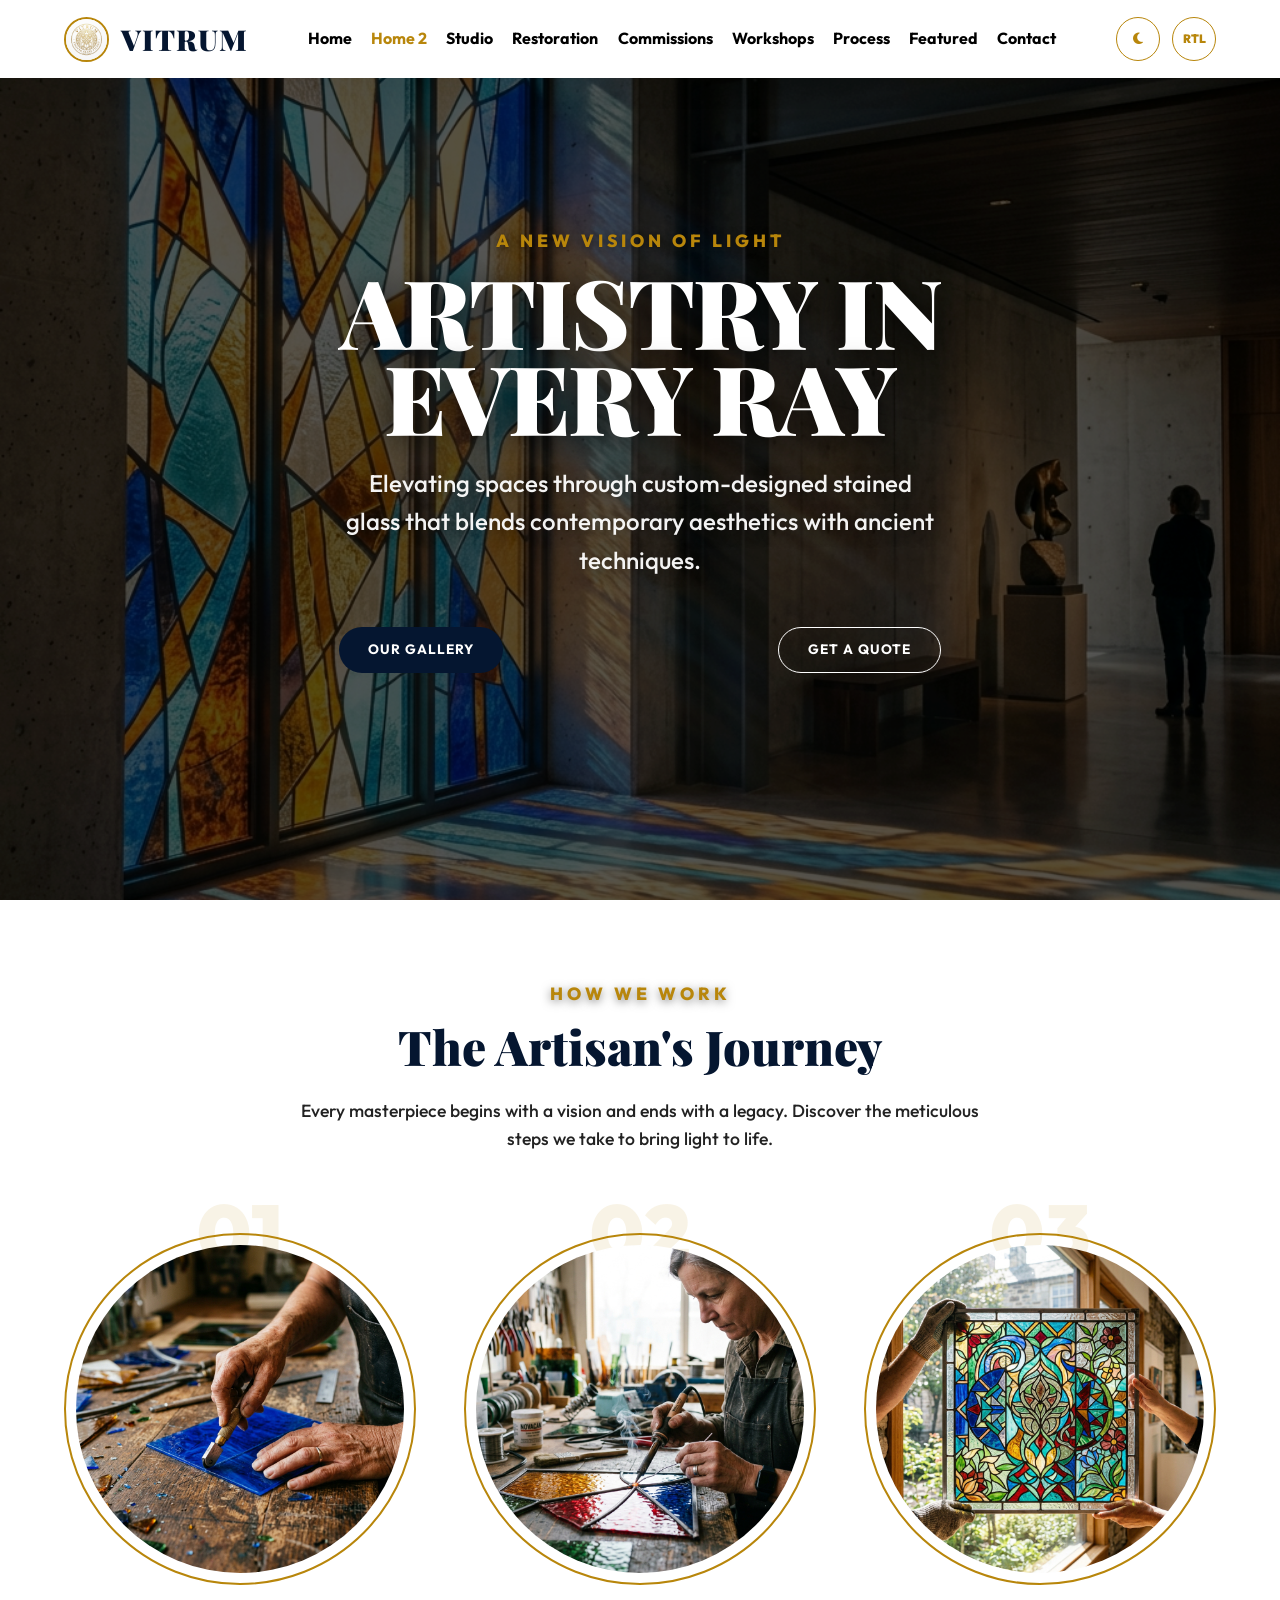
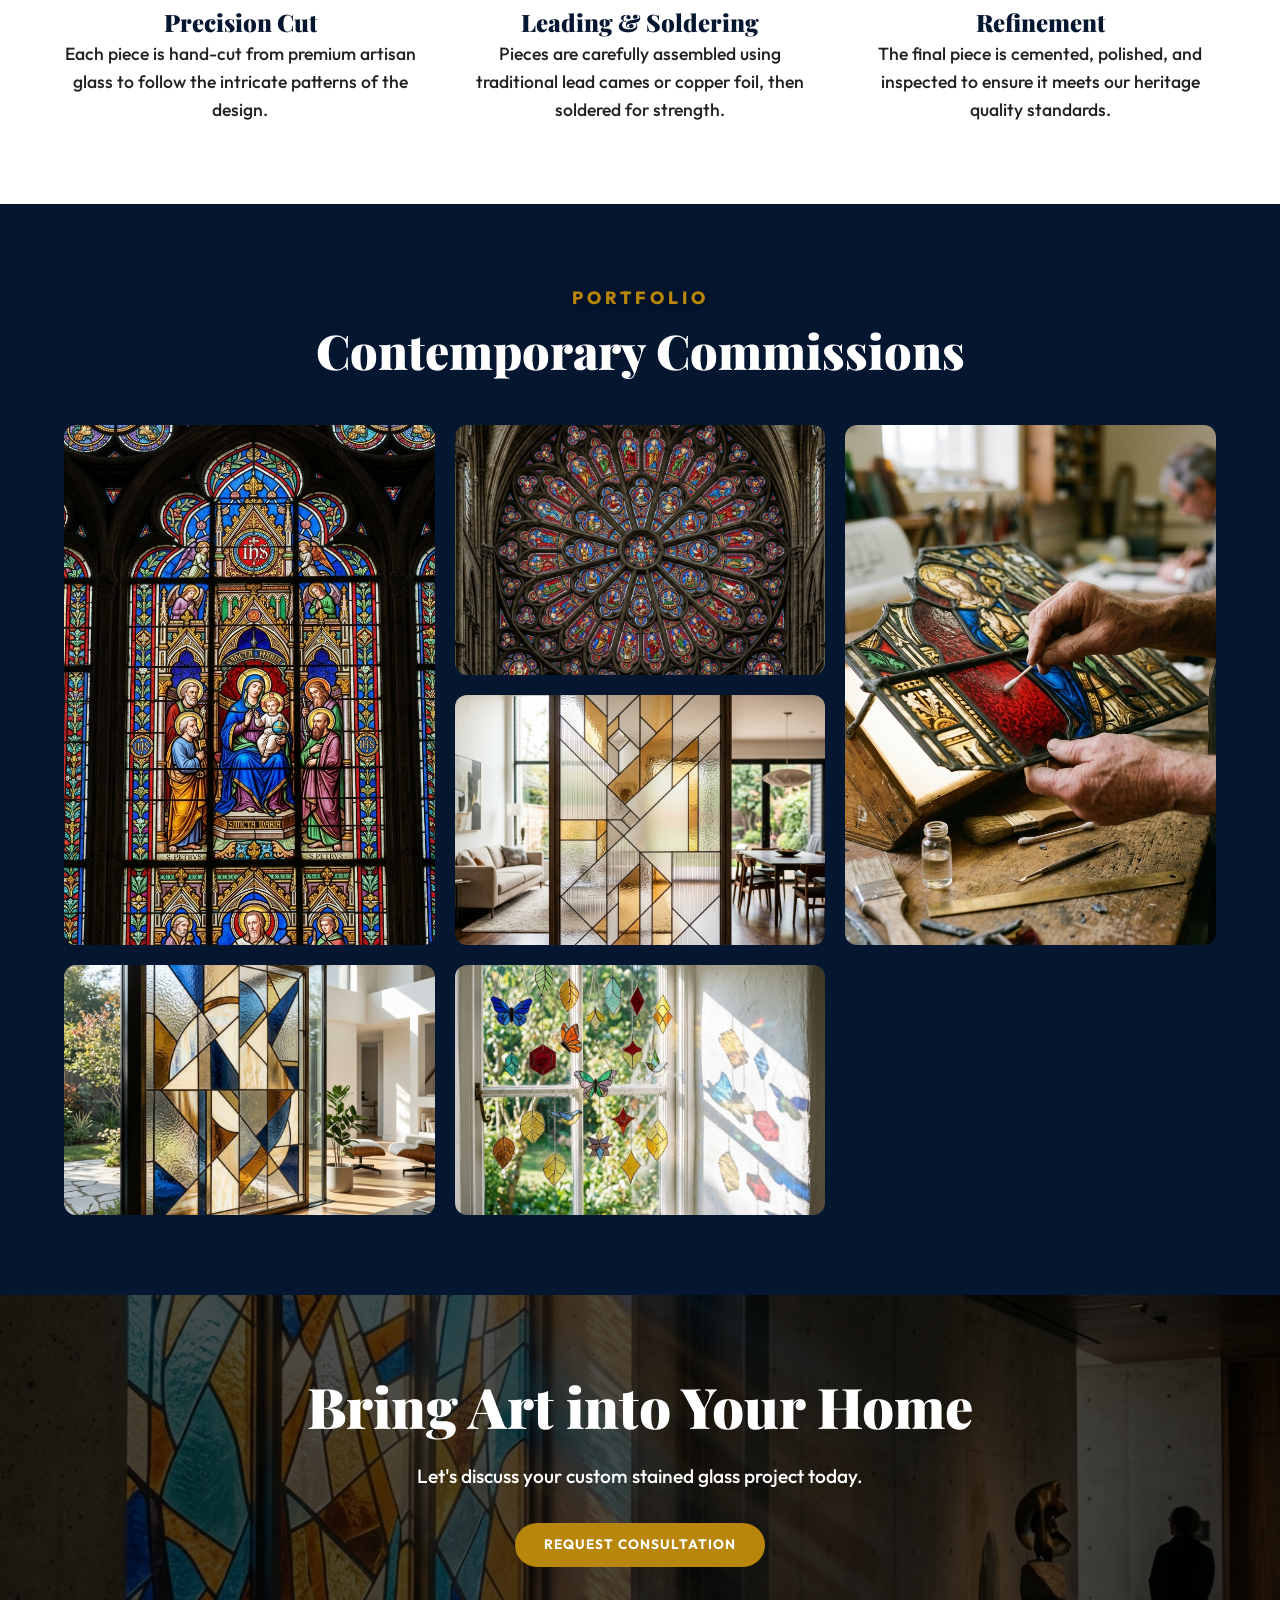
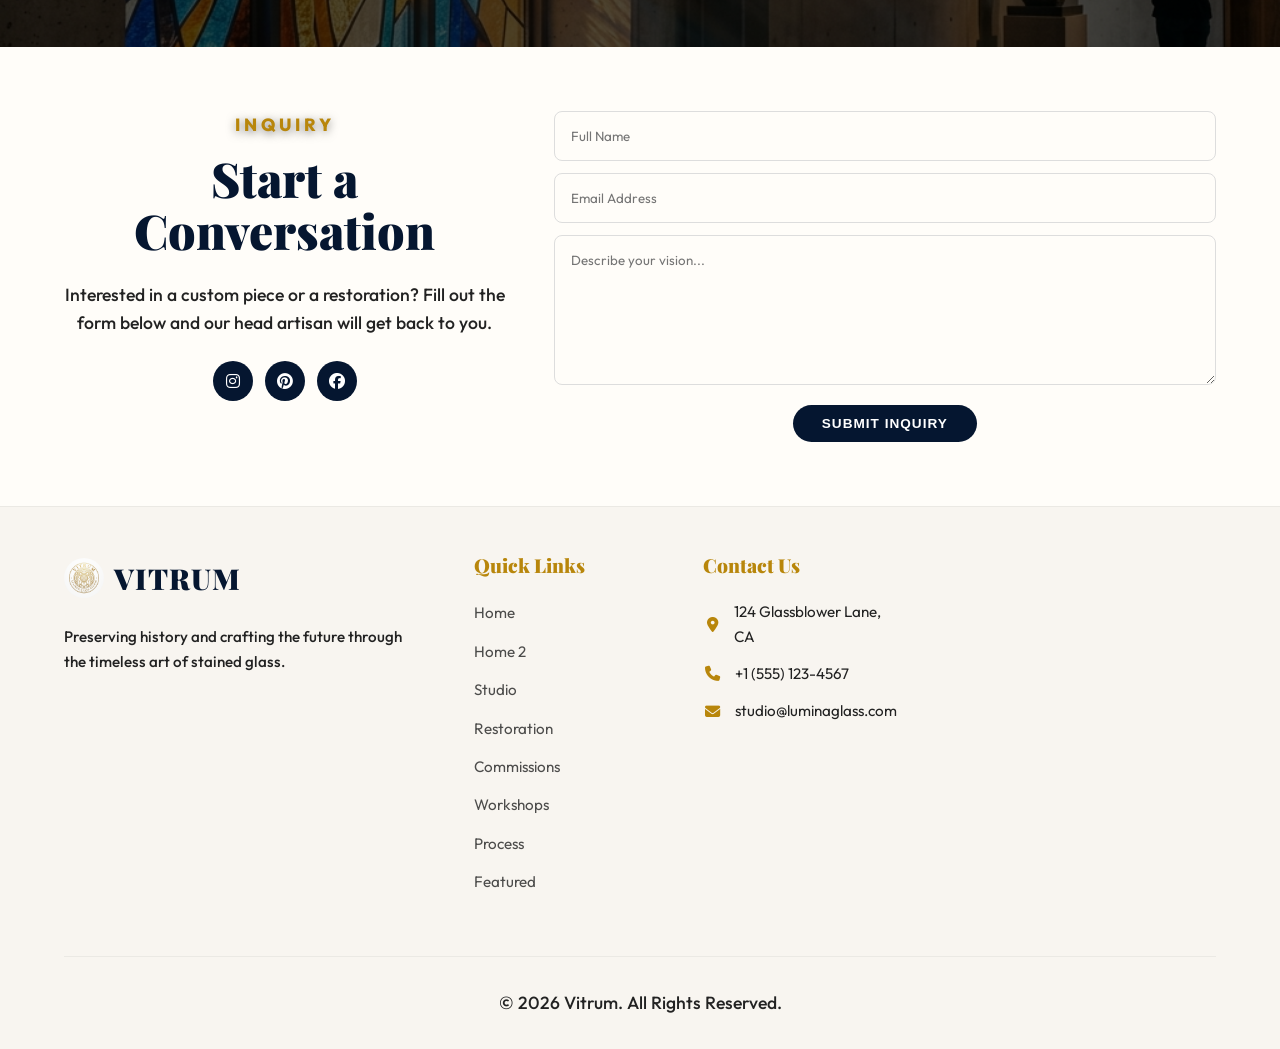
==== home2.html @ 4c55d881 "home2" ====
<!DOCTYPE html>
<html lang="en">

<head>
    <meta charset="UTF-8">
    <meta name="viewport" content="width=device-width, initial-scale=1.0">
    <title>Vitrum | Modern Stained Glass & Restoration</title>
    <meta name="description"
        content="Experience the fusion of tradition and modern design. Premium stained glass studio specializing in custom commissions and historic restoration.">

    <!-- Google Fonts -->
    <link rel="preconnect" href="https://fonts.googleapis.com">
    <link rel="preconnect" href="https://fonts.gstatic.com" crossorigin>
    <link
        href="https://fonts.googleapis.com/css2?family=Outfit:wght@300;400;500;700;800&family=Playfair+Display:wght@700;900&display=swap"
        rel="stylesheet">

    <!-- Font Awesome for Icons -->
    <link rel="stylesheet" href="https://cdnjs.cloudflare.com/ajax/libs/font-awesome/6.4.0/css/all.min.css">

    <!-- Favicon -->
    <link rel="icon" type="image/png" href="assets/logo.png">

    <link rel="stylesheet" href="style.css">
    <style>
        /* Specific styles for Home 2 */
        .hero-v2 {
            height: 100vh;
            display: flex;
            align-items: center;
            justify-content: center;
            text-align: center;
            position: relative;
            background: #000;
            overflow: hidden;
        }

        .hero-v2-bg {
            position: absolute;
            top: 0;
            left: 0;
            width: 100%;
            height: 100%;
            opacity: 0.85;
        }

        .hero-overlay {
            position: absolute;
            top: 0;
            left: 0;
            width: 100%;
            height: 100%;
            z-index: 1;
        }

        .hero-v2-bg img {
            width: 100%;
            height: 100%;
            object-fit: cover;
            border-radius: 0;
        }

        .hero-v2-content {
            position: relative;
            z-index: 2;
            max-width: 900px;
            padding: 0 var(--spacing-md);
            color: var(--color-white);
        }

        .hero-v2-content h1 {
            font-size: clamp(3.5rem, 10vw, 6rem);
            line-height: 0.9;
            margin-bottom: var(--spacing-md);
            color: #fff !important;
            text-transform: uppercase;
            letter-spacing: -2px;
            text-shadow: 0 4px 30px rgba(0,0,0,0.8);
        }

        .hero-v2-content p {
            font-size: 1.5rem;
            max-width: 600px;
            margin: 0 auto var(--spacing-lg);
            color: rgba(255, 255, 255, 0.95);
            text-shadow: 0 2px 15px rgba(0,0,0,0.5);
        }

        .process-section {
            padding: var(--spacing-xl) 0;
            background-color: #fff;
        }

        .process-grid {
            display: grid;
            grid-template-columns: repeat(3, 1fr);
            gap: var(--spacing-lg);
            margin-top: var(--spacing-xl);
        }

        .process-item {
            text-align: center;
            position: relative;
        }

        .process-number {
            font-size: 5rem;
            font-weight: 900;
            color: rgba(184, 134, 11, 0.1);
            position: absolute;
            top: -40px;
            left: 50%;
            transform: translateX(-50%);
            z-index: 0;
            line-height: 1;
        }

        .process-img {
            width: 100%;
            aspect-ratio: 1;
            margin-bottom: var(--spacing-md);
            position: relative;
            z-index: 1;
            border-radius: 50%;
            overflow: hidden;
            border: 2px solid var(--color-primary);
            padding: 10px;
        }

        .process-img img {
            width: 100%;
            height: 100%;
            object-fit: cover;
            border-radius: 50%;
        }

        .process-item h3 {
            margin-bottom: var(--spacing-xs);
            font-size: 1.5rem;
        }

        .featured-v2 {
            padding: var(--spacing-xl) 0;
            background-color: var(--color-secondary);
            color: var(--color-white);
        }

        .featured-v2 .section-title {
            color: var(--color-white);
        }

        .masonry-grid {
            display: grid;
            grid-template-columns: repeat(auto-fill, minmax(350px, 1fr));
            grid-auto-rows: 250px;
            gap: 20px;
            margin-top: var(--spacing-lg);
        }

        .masonry-item {
            position: relative;
            overflow: hidden;
            border-radius: var(--border-radius);
        }

        .masonry-item img {
            width: 100%;
            height: 100%;
            object-fit: cover;
            transition: var(--transition);
            border-radius: 0;
        }

        .masonry-item:hover img {
            transform: scale(1.1);
        }

        .masonry-item:nth-child(1) { grid-row: span 2; }
        .masonry-item:nth-child(2) { grid-column: span 1; }
        .masonry-item:nth-child(3) { grid-row: span 2; }
        .masonry-item:nth-child(4) { grid-column: span 1; }

        .cta-banner {
            padding: var(--spacing-xl) 0;
            background: linear-gradient(rgba(0,0,0,0.7), rgba(0,0,0,0.7)), url('assets/hero2.png');
            background-attachment: fixed;
            background-position: center;
            background-size: cover;
            color: #fff;
            text-align: center;
        }

        .cta-banner h2 {
            font-size: 3.5rem;
            margin-bottom: var(--spacing-md);
            color: #fff !important;
        }

        @media (max-width: 768px) {
            .process-grid {
                grid-template-columns: 1fr;
            }
            .masonry-grid {
                grid-auto-rows: 300px;
            }
            .masonry-item {
                grid-column: span 1 !important;
                grid-row: span 1 !important;
            }
        }
    </style>
</head>

<body>

    <!-- Header & Navigation -->
    <header id="header">
        <div class="container">
            <nav>
                <a href="index.html" class="logo">
                    <img src="assets/logo.png" alt="Vitrum Logo" id="nav-logo">
                    <span>Vitrum</span>
                </a>
                <ul class="nav-links" id="nav-links">
                    <li><a href="index.html#hero">Home</a></li>
                    <li><a href="home2.html" class="active">Home 2</a></li>
                    <li><a href="index.html#about">Studio</a></li>
                    <li><a href="index.html#portfolio">Restoration</a></li>
                    <li><a href="index.html#commissions">Commissions</a></li>
                    <li><a href="index.html#workshops">Workshops</a></li>
                    <li><a href="home2.html#process">Process</a></li>
                    <li><a href="home2.html#featured">Featured</a></li>
                    <li><a href="#contact">Contact</a></li>
                    <li class="mobile-nav-actions">
                        <a href="#contact" class="btn btn-primary nav-cta" style="margin-bottom: 1rem; width: 100%; text-align: center;">Reach Us</a>
                        <button id="theme-toggle-mobile" class="theme-toggle" title="Toggle Theme">
                            <i class="fa-solid fa-moon"></i>
                        </button>
                        <button id="rtl-toggle-mobile" class="rtl-toggle" title="Toggle RTL">
                            <span>RTL</span>
                        </button>
                    </li>
                </ul>
                <div class="nav-actions">
                    <button id="theme-toggle" class="theme-toggle" title="Toggle Theme">
                        <i class="fa-solid fa-moon"></i>
                    </button>
                    <button id="rtl-toggle" class="rtl-toggle" title="Toggle RTL">
                        <span>RTL</span>
                    </button>
                    <div class="mobile-toggle" id="mobile-toggle">
                        <span></span>
                        <span></span>
                        <span></span>
                    </div>
                </div>
            </nav>
        </div>
    </header>

    <!-- Hero Section V2 -->
    <section class="hero-v2">
        <div class="hero-v2-bg">
            <div class="hero-overlay" style="background: rgba(0,0,0,0.6);"></div>
            <img src="assets/hero2.png" alt="Modern Stained Glass Light">
        </div>
        <div class="hero-v2-content">
            <span class="section-subtitle" style="text-shadow: 0 2px 10px rgba(0,0,0,0.5);">A New Vision of Light</span>
            <h1>Artistry in Every Ray</h1>
            <p>Elevating spaces through custom-designed stained glass that blends contemporary aesthetics with ancient techniques.</p>
            <div class="hero-btns" style="justify-content: center;">
                <a href="#featured" class="btn btn-primary">Our Gallery</a>
                <a href="#contact" class="btn btn-outline" style="color: white; border-color: white;">Get a Quote</a>
            </div>
        </div>
    </section>

    <!-- Process Section -->
    <section class="process-section" id="process">
        <div class="container">
            <div class="text-center">
                <span class="section-subtitle">How We Work</span>
                <h2 class="section-title">The Artisan's Journey</h2>
                <p style="max-width: 700px; margin: 0 auto;">Every masterpiece begins with a vision and ends with a legacy. Discover the meticulous steps we take to bring light to life.</p>
            </div>

            <div class="process-grid">
                <div class="process-item">
                    <div class="process-number">01</div>
                    <div class="process-img">
                        <img src="assets/process1.png" alt="Glass Cutting">
                    </div>
                    <h3>Precision Cut</h3>
                    <p>Each piece is hand-cut from premium artisan glass to follow the intricate patterns of the design.</p>
                </div>
                <div class="process-item">
                    <div class="process-number">02</div>
                    <div class="process-img">
                        <img src="assets/process2.png" alt="Soldering">
                    </div>
                    <h3>Leading & Soldering</h3>
                    <p>Pieces are carefully assembled using traditional lead cames or copper foil, then soldered for strength.</p>
                </div>
                <div class="process-item">
                    <div class="process-number">03</div>
                    <div class="process-img">
                        <img src="assets/process3.png" alt="Finished Work">
                    </div>
                    <h3>Refinement</h3>
                    <p>The final piece is cemented, polished, and inspected to ensure it meets our heritage quality standards.</p>
                </div>
            </div>
        </div>
    </section>

    <!-- Featured Modern Works -->
    <section class="featured-v2" id="featured">
        <div class="container">
            <div class="text-center">
                <span class="section-subtitle">Portfolio</span>
                <h2 class="section-title">Contemporary Commissions</h2>
            </div>

            <div class="masonry-grid">
                <div class="masonry-item">
                    <img src="assets/restoration.png" alt="Modern Window">
                </div>
                <div class="masonry-item">
                    <img src="assets/portfolio1.png" alt="Abstract Glass">
                </div>
                <div class="masonry-item">
                    <img src="assets/portfolio2.png" alt="Geometric Pattern">
                </div>
                <div class="masonry-item">
                    <img src="assets/portfolio3.png" alt="Light Study">
                </div>
                <div class="masonry-item">
                    <img src="assets/commission.png" alt="Custom Design">
                </div>
                <div class="masonry-item">
                    <img src="assets/suncatchers.png" alt="Small Art">
                </div>
            </div>
        </div>
    </section>

    <!-- CTA Banner -->
    <section class="cta-banner">
        <div class="container">
            <h2>Bring Art into Your Home</h2>
            <p style="color: #fff; margin-bottom: 2rem; font-size: 1.2rem;">Let's discuss your custom stained glass project today.</p>
            <a href="#contact" class="btn btn-primary" style="background-color: var(--color-primary);">Request Consultation</a>
        </div>
    </section>

    <!-- Contact Section (Reused) -->
    <section class="contact" id="contact">
        <div class="container">
            <div class="contact-grid">
                <div class="contact-info">
                    <span class="section-subtitle">Inquiry</span>
                    <h2 class="section-title">Start a Conversation</h2>
                    <p>Interested in a custom piece or a restoration? Fill out the form below and our head artisan will get back to you.</p>
                    
                    <div class="social-icons">
                        <a href="#"><i class="fa-brands fa-instagram"></i></a>
                        <a href="#"><i class="fa-brands fa-pinterest"></i></a>
                        <a href="#"><i class="fa-brands fa-facebook"></i></a>
                    </div>
                </div>
                <div class="contact-form">
                    <form>
                        <div class="form-group">
                            <input type="text" placeholder="Full Name" required>
                        </div>
                        <div class="form-group">
                            <input type="email" placeholder="Email Address" required>
                        </div>
                        <div class="form-group">
                            <textarea placeholder="Describe your vision..."></textarea>
                        </div>
                        <button type="submit" class="btn btn-primary">Submit Inquiry</button>
                    </form>
                </div>
            </div>
        </div>
    </section>

    <!-- Footer (Reused) -->
    <footer>
        <div class="container">
            <div class="footer-grid">
                <div class="footer-col">
                    <a href="index.html" class="logo" style="margin-bottom: 1.5rem; display: flex; align-items: center; gap: 10px;">
                        <img src="assets/logo.png" alt="Vitrum Logo" style="height: 40px; border-radius: 50%;">
                        <span>Vitrum</span>
                    </a>
                    <p>Preserving history and crafting the future through the timeless art of stained glass.</p>
                </div>
                <div class="footer-col">
                    <h4>Quick Links</h4>
                    <ul class="footer-links">
                        <li><a href="index.html#hero">Home</a></li>
                        <li><a href="home2.html">Home 2</a></li>
                        <li><a href="index.html#about">Studio</a></li>
                        <li><a href="index.html#portfolio">Restoration</a></li>
                        <li><a href="index.html#commissions">Commissions</a></li>
                        <li><a href="index.html#workshops">Workshops</a></li>
                        <li><a href="home2.html#process">Process</a></li>
                        <li><a href="home2.html#featured">Featured</a></li>
                    </ul>
                </div>
                <div class="footer-col">
                    <h4>Contact Us</h4>
                    <ul class="footer-contact-list">
                        <li>
                            <i class="fa-solid fa-location-dot"></i>
                            <span>124 Glassblower Lane, CA</span>
                        </li>
                        <li>
                            <i class="fa-solid fa-phone"></i>
                            <span>+1 (555) 123-4567</span>
                        </li>
                        <li>
                            <i class="fa-solid fa-envelope"></i>
                            <span>studio@luminaglass.com</span>
                        </li>
                    </ul>
                </div>
            </div>
            <div class="footer-bottom">
                <p>&copy; 2026 Vitrum. All Rights Reserved.</p>
            </div>
        </div>
    </footer>

    <script src="script.js"></script>
</body>

</html>
---- style.css ----
/* 
    Design System for Stained Glass Restoration & Commission Studio
    Colors: Warm Ivory, Soft Amber, Deep Sapphire Blue, Gold, Muted Charcoal
*/

:root {
    --color-bg: #FFFDF9; /* Warm Ivory */
    --color-primary: #B8860B; /* Gold */
    --color-secondary: #051630; /* Darker Sapphire for high contrast */
    --color-accent: #D97706;
    --color-text: #000000; /* Pure black for maximum boldness */
    --color-text-light: #222222; /* Darker grey for body text */
    --color-white: #FFFFFF;
    --color-surface: #FFFFFF; /* Surface for cards/nav */
    --color-footer-bg: #f8f5f0; /* Light ivory for footer in light mode */
    --color-footer-text: #222222;
    --color-glass-gradient: linear-gradient(135deg, rgba(255, 255, 255, 0.4) 0%, rgba(255, 255, 255, 0.1) 100%);
    
    --font-heading: 'Playfair Display', serif;
    --font-body: 'Outfit', sans-serif;
    
    --spacing-xs: 0.25rem;
    --spacing-sm: 0.75rem;
    --spacing-md: 1.5rem;
    --spacing-lg: 3rem;
    --spacing-xl: 5rem;
    
    --border-radius: 12px;
    --shadow-soft: 0 10px 30px rgba(0, 0, 0, 0.05);
    --transition: all 0.4s cubic-bezier(0.165, 0.84, 0.44, 1);
}

/* Dark mode variables moved to bottom for priority */

[dir="rtl"] {
    --font-body: 'Outfit', sans-serif;
    text-align: right;
}

[dir="rtl"] .nav-links {
    flex-direction: row-reverse;
}

[dir="rtl"] .about-grid, [dir="rtl"] .contact-grid, [dir="rtl"] .footer-grid {
    direction: rtl;
}

[dir="rtl"] .hero-content {
    text-align: right;
}

[dir="rtl"] .btn {
    letter-spacing: 0;
}

/* Arrow & Icon Flipping */
[dir="rtl"] .fa-arrow-right,
[dir="rtl"] .fa-chevron-right,
[dir="rtl"] .fa-angle-right,
[dir="rtl"] .fa-arrow-right-to-left {
    transform: rotate(180deg);
}

[dir="rtl"] .btn i {
    margin-right: 10px;
    margin-left: 0;
}

.btn i {
    margin-left: 10px;
    transition: var(--transition);
}

.btn:hover i {
    transform: translateX(5px);
}

[dir="rtl"] .btn:hover i {
    transform: rotate(180deg) translateX(5px);
}

[dir="rtl"] .footer-links a:hover {
    padding-left: 0;
    padding-right: 10px;
}

[dir="rtl"] .about-image::before {
    left: auto;
    right: -20px;
    border-left: none;
    border-right: 5px solid var(--color-primary);
}

* {
    margin: 0;
    padding: 0;
    box-sizing: border-box;
}

* {
    margin: 0;
    padding: 0;
    box-sizing: border-box;
}

html {
    scroll-behavior: smooth;
    overflow-x: hidden;
}

body {
    background-color: var(--color-bg);
    color: var(--color-text);
    font-family: var(--font-body);
    line-height: 1.6;
    overflow-x: hidden;
    width: 100%;
}

h1, h2, h3, h4 {
    font-family: var(--font-heading);
    font-weight: 900; /* Maximum Boldness */
    line-height: 1.1;
    color: var(--color-secondary);
}

p {
    font-size: 1.1rem;
    color: var(--color-text-light);
    font-weight: 500; /* Slightly bolder body text */
}

a {
    text-decoration: none;
    color: inherit;
    transition: var(--transition);
}

img {
    max-width: 100%;
    display: block;
    object-fit: cover;
    border-radius: var(--border-radius);
}

.container {
    max-width: 1200px;
    margin: 0 auto;
    padding: 0 var(--spacing-md);
}

section {
    padding: 4rem 0;
    background-color: var(--color-bg);
}

/* Typography Helpers */
.text-center { text-align: center; }
.section-title {
    font-size: 3rem;
    margin-bottom: var(--spacing-md);
    position: relative;
    text-align: center;
}
.section-subtitle {
    font-size: 1.1rem;
    text-transform: uppercase;
    letter-spacing: 4px; /* Increased letter spacing */
    color: var(--color-primary);
    margin-bottom: var(--spacing-sm);
    display: block;
    font-weight: 800; /* Bolder subtitle */
    text-align: center;
    text-shadow: 0 2px 10px rgba(0, 0, 0, 0.5);
}

/* Buttons */
.btn {
    display: inline-flex;
    align-items: center;
    justify-content: center;
    padding: 0.7rem 1.8rem; /* Reduced padding */
    border-radius: 50px;
    font-weight: 700;
    letter-spacing: 1px;
    text-transform: uppercase;
    font-size: 0.85rem; /* Smaller font size */
    cursor: pointer;
    border: none;
    transition: var(--transition);
    margin: 0 auto; /* Center in flex parents */
}

.btn-primary {
    background-color: var(--color-secondary);
    color: var(--color-white);
}

.btn-primary:hover {
    background-color: var(--color-primary);
    transform: translateY(-3px);
    box-shadow: 0 10px 20px rgba(212, 175, 55, 0.3);
}

.btn-outline {
    background-color: transparent;
    border: 1px solid var(--color-secondary);
    color: var(--color-secondary);
}

.btn-outline:hover {
    background-color: var(--color-secondary);
    color: var(--color-white);
}

/* Navigation */
header {
    position: fixed;
    top: 0;
    left: 0;
    width: 100%;
    z-index: 1000;
    padding: 1rem 0; /* Reduced from 1.5rem */
    transition: var(--transition);
    background: var(--color-surface);
    box-shadow: var(--shadow-soft);
}

header.scrolled {
    padding: 0.75rem 0; /* Reduced from 1rem */
    backdrop-filter: blur(15px);
}

nav {
    display: flex;
    justify-content: space-between;
    align-items: center;
}

.logo {
    display: flex;
    align-items: center;
    gap: 12px;
    font-family: var(--font-heading);
    font-size: 1.8rem;
    font-weight: 900;
    color: var(--color-secondary);
    letter-spacing: 1px;
    text-transform: uppercase;
    transition: var(--transition);
}
/* Removed scrolled color change */

#nav-logo {
    height: 45px;
    width: auto;
    border-radius: 50%;
    transition: var(--transition);
    border: 2px solid var(--color-primary);
}

.logo:hover #nav-logo {
    transform: scale(1.1) rotate(5deg);
}

.nav-cta {
    padding: 0.6rem 1.2rem;
    font-size: 0.9rem;
    white-space: nowrap;
    border-radius: 50px;
}

@media (max-width: 576px) {
    .nav-actions .nav-cta {
        display: none;
    }
}

[data-theme="dark"] .logo {
    color: var(--color-white);
}

.nav-links {
    display: flex;
    gap: 1.2rem;
    list-style: none;
}

.nav-links a {
    font-weight: 700; /* Bolder nav links */
    font-size: 1rem;
    position: relative;
    color: var(--color-text);
}
/* Removed scrolled color change */

.nav-links a::after {
    content: '';
    position: absolute;
    bottom: -5px;
    left: 0;
    width: 0;
    height: 2px;
    background-color: var(--color-primary);
    transition: var(--transition);
}

.nav-links a:hover::after {
    width: 100%;
}

.nav-actions {
    display: flex;
    align-items: center;
    gap: var(--spacing-sm);
    z-index: 1001; /* Stay above mobile menu */
}

.mobile-nav-actions {
    display: none;
    margin-top: 2rem;
    gap: 1.5rem;
    justify-content: center;
    width: 100%;
}

.nav-active .mobile-nav-actions {
    display: flex;
}

.theme-toggle, .rtl-toggle {
    background: transparent;
    border: 1px solid var(--color-primary);
    color: var(--color-primary);
    padding: 0.5rem;
    border-radius: 50%;
    cursor: pointer;
    width: 44px;
    height: 44px;
    display: flex;
    align-items: center;
    justify-content: center;
    transition: var(--transition);
    font-family: var(--font-body);
}

.rtl-toggle span {
    font-size: 0.75rem;
    font-weight: 900;
    line-height: 1;
}

.theme-toggle:hover, .rtl-toggle:hover {
    background: var(--color-primary);
    color: var(--color-white);
}

.mobile-toggle {
    display: none;
    flex-direction: column;
    gap: 6px;
    cursor: pointer;
}

.mobile-toggle span {
    width: 30px;
    height: 3px;
    background-color: var(--color-secondary);
    transition: var(--transition);
}

.mobile-toggle.toggle-active span:nth-child(1) {
    transform: rotate(45deg) translate(5px, 6px);
}

.mobile-toggle.toggle-active span:nth-child(2) {
    opacity: 0;
}

.mobile-toggle.toggle-active span:nth-child(3) {
    transform: rotate(-45deg) translate(5px, -6px);
}

/* Hero Section */
.hero {
    height: 100vh;
    display: flex;
    align-items: center;
    position: relative;
    overflow: hidden;
    padding: 0;
    padding-top: 80px; /* Space for the fixed navbar */
}

.hero-bg {
    position: absolute;
    top: 0;
    left: 0;
    width: 100%;
    height: 100%;
    z-index: -1;
}

.hero-bg img {
    width: 100%;
    height: 100%;
    object-fit: cover;
    border-radius: 0;
}

.hero-overlay {
    position: absolute;
    top: 0;
    left: 0;
    width: 100%;
    height: 100%;
    background: linear-gradient(to right, rgba(15, 44, 89, 0.85), rgba(15, 44, 89, 0.6));
    z-index: 0;
}

.hero-content {
    position: relative;
    z-index: 1;
    color: var(--color-white);
    max-width: 800px;
    margin: 0 auto;
    text-align: center;
}

.hero-content h1 {
    font-size: clamp(3rem, 8vw, 5rem);
    margin-bottom: var(--spacing-sm);
    color: #ffffff !important; /* Force white for visibility over dark hero image */
    text-shadow: 0 4px 20px rgba(0, 0, 0, 0.8);
    font-weight: 900;
}

.hero-content p {
    font-size: 1.4rem;
    color: #ffffff; /* Explicit white for hero text readability */
    margin-bottom: var(--spacing-md);
    font-weight: 600; /* Bolder hero description */
    text-shadow: 0 2px 10px rgba(0, 0, 0, 0.4);
}

.hero-btns {
    display: flex;
    gap: 1.5rem;
    flex-wrap: wrap;
    margin-top: var(--spacing-md);
    justify-content: center;
}

@media (max-width: 576px) {
    .hero-btns {
        flex-direction: column;
        gap: 1rem;
    }
    
    .hero-btns .btn {
        width: 100%;
        text-align: center;
    }
}

/* About Section */
.about-grid {
    display: grid;
    grid-template-columns: 1fr 1fr;
    gap: var(--spacing-lg);
    align-items: center;
}

.about-image {
    position: relative;
}

.about-image img {
    width: 100%;
    height: 500px;
    box-shadow: var(--shadow-soft);
}

.about-image::before {
    content: '';
    position: absolute;
    top: -20px;
    left: -20px;
    width: 100px;
    height: 100px;
    border-top: 5px solid var(--color-primary);
    border-left: 5px solid var(--color-primary);
    z-index: -1;
}

.about-content {
    text-align: center;
    display: flex;
    flex-direction: column;
    align-items: center;
}

.feature-list {
    list-style: none;
    margin-bottom: 2rem;
    text-align: left;
    display: inline-block;
}

.feature-list li {
    display: flex;
    align-items: center;
    gap: 15px;
    margin-bottom: 12px;
    font-weight: 700;
    font-size: 1.1rem;
    color: var(--color-text);
}

.feature-list i {
    color: var(--color-primary);
    font-size: 1.2rem;
    width: 20px;
    display: flex;
    justify-content: center;
}

/* Portfolio Gallery */
.portfolio-item {
    display: flex;
    flex-direction: column;
    gap: var(--spacing-sm);
    margin-bottom: var(--spacing-md);
}

.portfolio-img-wrapper {
    position: relative;
    overflow: hidden;
    border-radius: var(--border-radius);
    width: 100%;
    aspect-ratio: 4 / 3;
}

.portfolio-item.large .portfolio-img-wrapper {
    aspect-ratio: 16 / 9;
}

.portfolio-item img {
    width: 100%;
    height: 100%;
    object-fit: cover;
    transition: transform 0.6s ease;
}

.portfolio-overlay {
    padding: var(--spacing-sm) 0;
    color: var(--color-text);
}

.portfolio-overlay .section-subtitle {
    display: block;
    font-family: var(--font-heading);
    color: var(--color-primary);
    font-weight: 700;
    text-transform: uppercase;
    letter-spacing: 3px;
    margin-bottom: 0.5rem;
    font-size: 1rem;
    text-shadow: 0 2px 10px rgba(0, 0, 0, 0.5);
}

.portfolio-overlay span {
    display: block;
    font-size: 0.85rem;
    font-weight: 700;
    text-transform: uppercase;
    letter-spacing: 2px;
    color: var(--color-primary);
    margin-bottom: 5px;
}

.portfolio-overlay h3 {
    font-size: 1.8rem;
    margin-bottom: 5px;
}

.portfolio-overlay p {
    font-size: 1rem;
    color: var(--color-text-light);
}

.portfolio-item:hover img {
    transform: scale(1.05);
}

@media (max-width: 768px) {
    .portfolio-grid {
        grid-auto-rows: 300px;
    }
    .portfolio-item.large {
        grid-column: span 1;
        grid-row: span 1;
    }
}

.portfolio-item img {
    width: 100%;
    height: 100%;
    transition: transform 0.6s ease;
    border-radius: 0;
}

/* Removed overlay background gradient styles */

.portfolio-item.large {
    grid-column: span 2;
}

/* Restoration Cards (Artisan Shop) */
.card-grid {
    display: grid;
    grid-template-columns: repeat(auto-fit, minmax(300px, 1fr));
    gap: var(--spacing-md);
}

.restoration-card {
    background: var(--color-surface);
    border-radius: var(--border-radius);
    overflow: hidden;
    box-shadow: var(--shadow-soft);
    transition: var(--transition);
    border: 1px solid rgba(0, 0, 0, 0.05);
}

.restoration-card:hover {
    transform: translateY(-10px);
}

.card-image {
    height: 250px;
    overflow: hidden;
}

.card-content {
    padding: var(--spacing-md);
}

.card-content h3 {
    margin-bottom: var(--spacing-xs);
}

/* Suncatchers/Store Grid */
.store-grid {
    display: grid;
    grid-template-columns: repeat(auto-fit, minmax(280px, 1fr));
    gap: var(--spacing-lg);
    justify-content: center;
    justify-items: center;
}

.product-card {
    background: var(--color-bg);
    padding: var(--spacing-md);
    border-radius: var(--border-radius);
    transition: var(--transition);
    text-align: center;
    border: 1px solid rgba(0,0,0,0.05);
    display: flex;
    flex-direction: column;
    height: 100%;
}

.product-card:hover {
    transform: translateY(-10px);
    box-shadow: var(--shadow-soft);
}

.product-image {
    width: 100%;
    aspect-ratio: 1 / 1;
    overflow: hidden;
    border-radius: calc(var(--border-radius) - 5px);
    margin-bottom: var(--spacing-sm);
}

.product-image img {
    width: 100%;
    height: 100%;
    object-fit: cover;
    transition: var(--transition);
}

/* Workshop & Classes */
.workshop-card {
    display: flex;
    background: var(--color-surface);
    border-radius: var(--border-radius);
    overflow: hidden;
    box-shadow: var(--shadow-soft);
    margin-bottom: var(--spacing-md);
}

.workshop-card.workshop-reverse {
    flex-direction: row-reverse;
}

.workshop-img {
    flex: 0 0 45%; /* Stable width to prevent squashing */
    height: 100%;
    min-height: 300px;
}

.workshop-img img {
    width: 100%;
    height: 100%;
    object-fit: cover;
}

.workshop-info {
    flex: 1.5;
    padding: var(--spacing-md);
    display: flex;
    flex-direction: column;
    justify-content: center;
    align-items: flex-start; /* Align children to the left */
    text-align: left; /* Align text to the left */
    color: var(--color-text);
}

.workshop-info h3 {
    margin-bottom: 0.5rem;
    color: var(--color-secondary);
    text-align: left;
}

.workshop-info p {
    margin-bottom: 0.8rem;
    line-height: 1.5;
    text-align: left;
}

/* Removed duplicate store-grid styles */

/* Testimonials section background removed for seamless flow */

.testimonial-grid {
    display: grid;
    grid-template-columns: repeat(auto-fit, minmax(300px, 1fr));
    gap: var(--spacing-md);
    align-items: stretch; /* Ensure all cards are same height */
}

.testimonial-card {
    background: var(--color-surface);
    padding: var(--spacing-md);
    border-radius: var(--border-radius);
    border: 1px solid rgba(0, 0, 0, 0.05);
    box-shadow: var(--shadow-soft);
    display: flex;
    flex-direction: column;
    justify-content: space-between;
    height: 100%;
}

.testimonial-card p {
    color: var(--color-text-light);
    font-style: italic;
    margin-bottom: var(--spacing-sm);
}

.testimonial-author {
    display: flex;
    align-items: center;
    gap: 12px;
    margin-top: 15px;
    flex-wrap: nowrap; /* Force single line */
}

.avatar {
    width: 48px;
    height: 48px;
    border-radius: 50%;
    border: 2px solid var(--color-primary);
    object-fit: cover;
    flex-shrink: 0; /* Prevent shrinking */
}

.author {
    color: var(--color-primary);
    font-weight: 700;
    white-space: nowrap; /* Prevent text wrapping */
    font-size: 0.95rem; /* Slight adjustment for fit */
}

/* Contact Section */
.contact-grid {
    display: grid;
    grid-template-columns: 1fr 1.5fr;
    gap: var(--spacing-lg);
}

.contact-info {
    text-align: center;
    display: flex;
    flex-direction: column;
    align-items: center;
}

.contact-info h3 {
    margin-bottom: var(--spacing-sm);
    text-align: center;
}

.social-icons {
    display: flex;
    gap: var(--spacing-sm);
    margin-top: var(--spacing-md);
    justify-content: center;
}

.social-icons a {
    width: 40px;
    height: 40px;
    border-radius: 50%;
    background: var(--color-secondary);
    color: var(--color-white);
    display: flex;
    align-items: center;
    justify-content: center;
}

.social-icons a:hover {
    background: var(--color-primary);
    transform: translateY(-3px);
}

.map-placeholder {
    width: 100%;
    height: 350px;
    background: #f0f0f0;
    border-radius: var(--border-radius);
    margin-top: var(--spacing-md);
    position: relative;
    overflow: hidden;
    box-shadow: var(--shadow-soft);
    border: 1px solid rgba(0,0,0,0.05);
}
/* Removed pseudo-element text */

.glass-card {
    background: rgba(255, 255, 255, 0.1);
    backdrop-filter: blur(10px);
    border: 1px solid rgba(255, 255, 255, 0.2);
    box-shadow: 0 8px 32px 0 rgba(31, 38, 135, 0.07);
}

form {
    display: grid;
    gap: var(--spacing-sm);
}

.form-group input, .form-group textarea {
    width: 100%;
    padding: 1rem;
    border: 1px solid #ddd;
    border-radius: 8px;
    background: var(--color-bg);
    font-family: inherit;
}

.form-group textarea {
    height: 150px;
}

/* Footer */
footer {
    padding: var(--spacing-lg) 0 2rem;
    background: var(--color-footer-bg);
    color: var(--color-footer-text);
    border-top: 1px solid rgba(0, 0, 0, 0.05);
}

[data-theme="dark"] footer {
    border-top: 1px solid rgba(255, 255, 255, 0.05);
}

.footer-grid {
    display: grid;
    grid-template-columns: 2fr 1fr 1fr 1.5fr;
    gap: var(--spacing-lg);
    margin-bottom: var(--spacing-lg);
}

.footer-col h4 {
    color: var(--color-primary);
    margin-bottom: var(--spacing-md);
    font-size: 1.2rem;
}

.footer-col p {
    color: var(--color-footer-text);
    font-size: 0.95rem;
    margin-bottom: var(--spacing-sm);
}

.footer-links {
    list-style: none;
}

.footer-links li {
    margin-bottom: 0.8rem;
}

.footer-links a {
    color: var(--color-footer-text);
    opacity: 0.8;
    font-size: 0.95rem;
}

.footer-links a:hover {
    color: var(--color-primary);
    opacity: 1;
    padding-left: 10px;
}

.footer-contact-list {
    list-style: none;
    text-align: left;
    display: inline-block;
}

.footer-contact-list li {
    display: flex;
    align-items: center;
    gap: 12px;
    margin-bottom: 0.8rem;
    color: var(--color-footer-text);
    font-size: 0.95rem;
}

.footer-contact-list i {
    color: var(--color-primary);
    width: 20px;
    display: flex;
    justify-content: center;
}

.footer-bottom {
    padding-top: 2rem;
    border-top: 1px solid rgba(0, 0, 0, 0.05);
    text-align: center;
    font-size: 0.95rem;
    color: var(--color-footer-text);
    font-weight: 500;
}

/* Responsive Footer */
@media (max-width: 992px) {
    .footer-grid {
        grid-template-columns: 1fr 1fr;
    }
}

@media (max-width: 576px) {
    .footer-grid {
        grid-template-columns: 1fr;
        text-align: center;
    }
    
    .footer-links a:hover {
        padding-left: 0;
    }

    .footer-bottom {
        font-size: 0.8rem; /* Smaller font to fit on one line */
    }
}

/* Responsive Queries */
@media (max-width: 1024px) {
    .container {
        padding: 0 var(--spacing-md);
    }
    
    .about-grid, .contact-grid {
        display: flex !important;
        flex-direction: column !important;
        gap: var(--spacing-lg);
    }

    .footer-grid {
        grid-template-columns: 1fr 1fr;
    }
}

@media (max-width: 1200px) {
    .nav-links {
        display: none;
    }

    .nav-actions .theme-toggle, 
    .nav-actions .rtl-toggle {
        display: none;
    }
    
    .mobile-toggle {
        display: flex;
        z-index: 10000;
    }
}

@media (max-width: 768px) {
    nav {
        justify-content: space-between;
    }

    .hero-content h1 {
        font-size: clamp(2rem, 10vw, 3rem);
        text-align: center;
    }
    
    .hero-content p {
        font-size: 1.1rem;
        text-align: center;
    }
    
    .hero-content {
        text-align: center;
        padding: 0 var(--spacing-sm);
        width: 100%;
    }

    .about-image {
        display: flex;
        justify-content: center;
        width: 100%;
        margin-bottom: var(--spacing-md);
    }

    .about-image img {
        height: auto;
        width: 100%;
        max-width: 500px;
        max-height: 600px;
        object-fit: contain;
    }
    
    .about-image::before {
        display: none; 
    }
    
    .section-title {
        font-size: 2rem;
    }

    .testimonial-grid, .portfolio-grid {
        grid-template-columns: 1fr;
    }

    .portfolio-item.large {
        grid-column: span 1;
        grid-row: span 1;
    }

    .workshop-card, .workshop-card.workshop-reverse {
        flex-direction: column !important;
    }

    .workshop-img {
        width: 100%;
        height: 350px;
        flex: none;
    }

    .footer-grid {
        grid-template-columns: 1fr;
        text-align: center;
    }

    .footer-col .logo {
        justify-content: center;
    }

    .social-icons {
        justify-content: center !important;
    }

    .footer-col {
        margin-bottom: var(--spacing-md);
        display: flex;
        flex-direction: column;
        align-items: center;
    }

    .testimonial-author {
        flex-direction: column;
        text-align: center;
        gap: 10px;
    }

    .author {
        white-space: normal;
    }

    .contact-grid {
        grid-template-columns: 1fr;
    }

    .map-placeholder {
        height: 300px;
    }
}

/* Mobile Nav Active State */
.nav-active {
    display: flex !important;
    position: fixed;
    top: 0;
    left: 0;
    width: 100%;
    height: 100vh;
    background: var(--color-bg);
    flex-direction: column;
    justify-content: flex-start;
    align-items: center;
    z-index: 9999;
    gap: 1rem;
    padding: 6rem 2rem 2rem;
    overflow-y: auto;
}

.toggle-active {
    position: fixed !important;
    top: 2rem;
    right: 2rem;
    z-index: 10001;
}

.toggle-active span {
    background-color: var(--color-primary) !important;
}

.nav-active li {
    list-style: none;
    width: 100%;
    text-align: center;
    margin: 0.5rem 0;
}

.nav-active a {
    font-size: 1.5rem;
    font-weight: 700;
    color: var(--color-text);
    transition: var(--transition);
    display: inline-block;
    padding: 0.5rem 1rem;
}

.nav-links a.active {
    color: var(--color-primary) !important;
}

/* HIGH PRIORITY DARK MODE OVERRIDES */
html[data-theme="dark"],
[data-theme="dark"] {
    --color-bg: #050505 !important;
    --color-surface: #121212 !important; /* Slightly lighter for box visibility */
    --color-text: #FFFFFF !important;
    --color-text-light: #cccccc !important;
    --color-white: #FFFFFF !important;
    --color-secondary: #d4af37 !important;
    --color-footer-bg: #000000 !important;
    --color-footer-text: #cccccc !important;
}

[data-theme="dark"] body {
    background-color: var(--color-bg) !important;
}

[data-theme="dark"] section {
    background-color: var(--color-bg) !important;
    color: #FFFFFF !important;
    border-bottom: 1px solid rgba(255, 255, 255, 0.05); /* Subtle section separation */
}

[data-theme="dark"] .testimonial-card,
[data-theme="dark"] .workshop-card,
[data-theme="dark"] .restoration-card,
[data-theme="dark"] .product-card {
    background-color: var(--color-surface) !important;
    border: 1px solid rgba(255, 255, 255, 0.1) !important; /* Clearly visible boxes */
    box-shadow: 0 10px 30px rgba(0, 0, 0, 0.5) !important;
}

[data-theme="dark"] p {
    color: #cccccc !important;
}

 @ m e d i a   ( m a x - w i d t h :   1 0 2 4 p x )   a n d   ( m i n - w i d t h :   7 6 9 p x )   {   . s t o r e - g r i d   {   j u s t i f y - c o n t e n t :   c e n t e r ;   j u s t i f y - i t e m s :   c e n t e r ;   }   }  
 
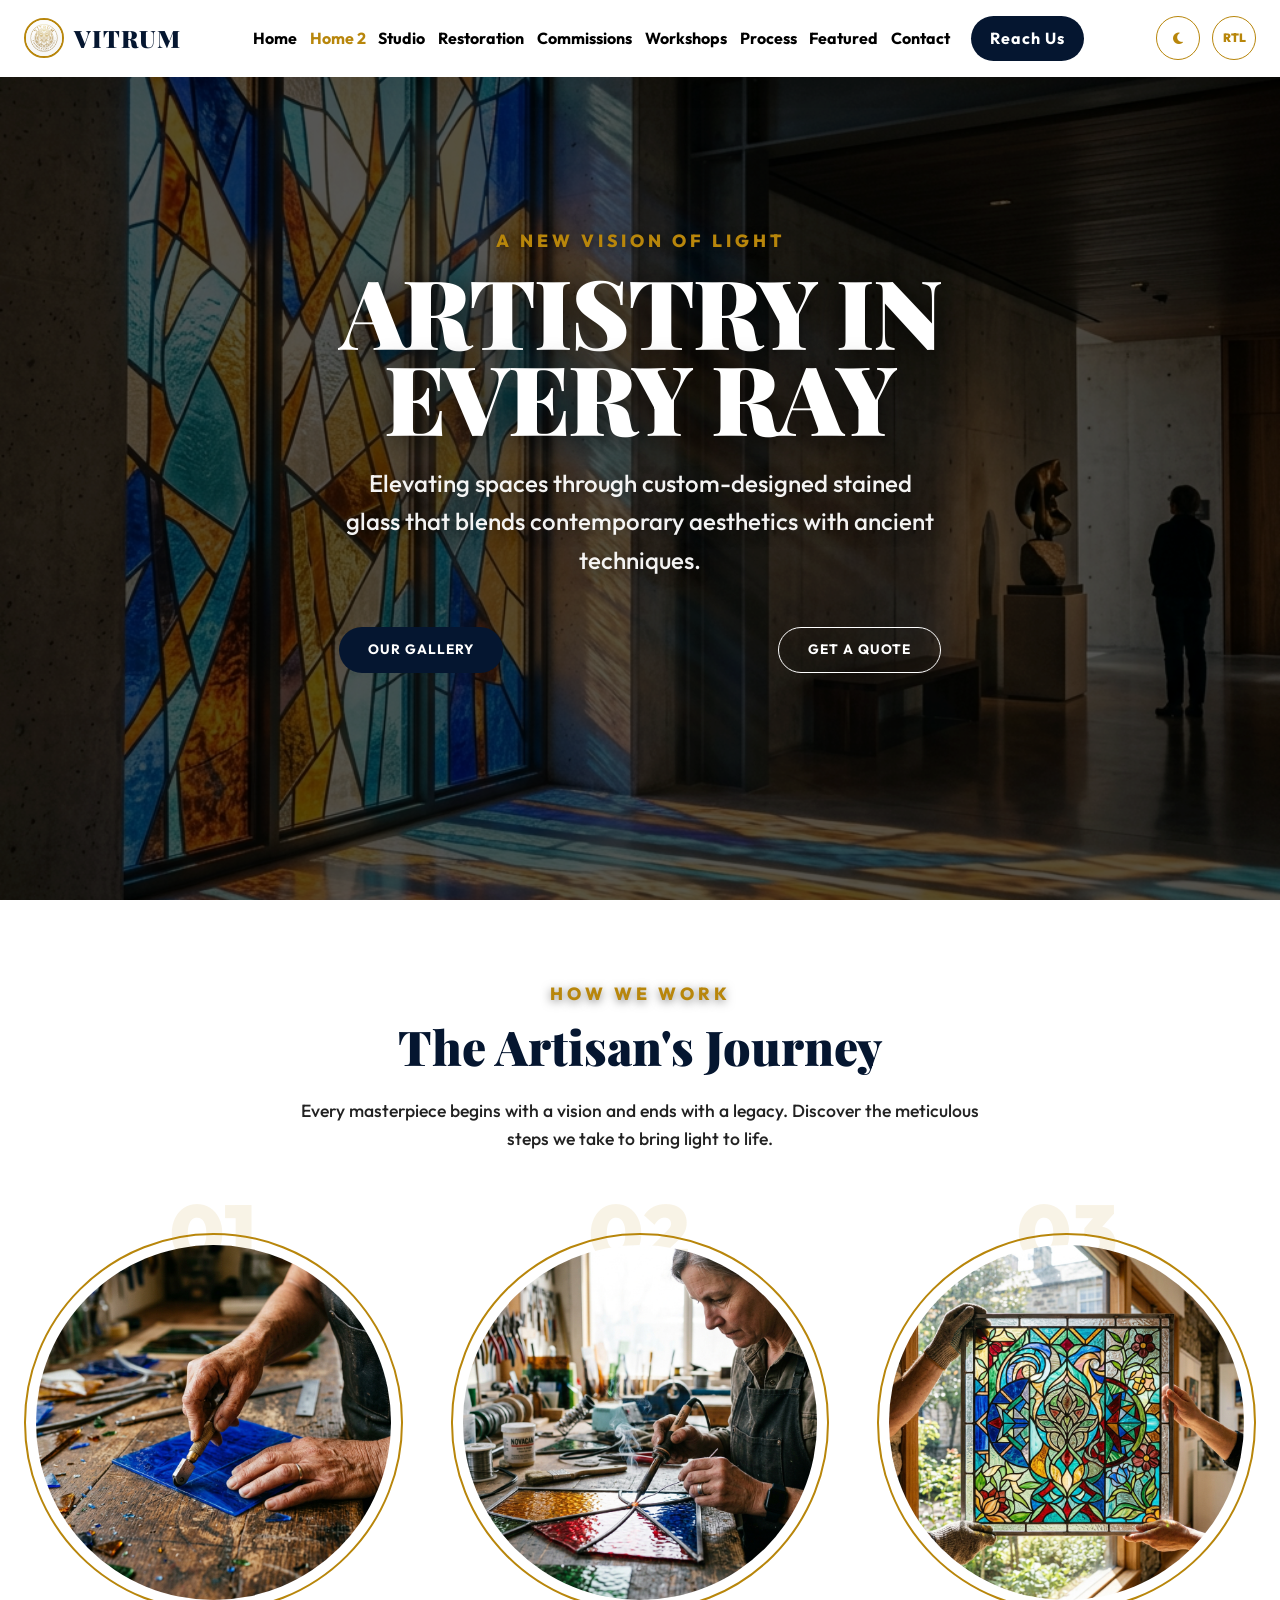
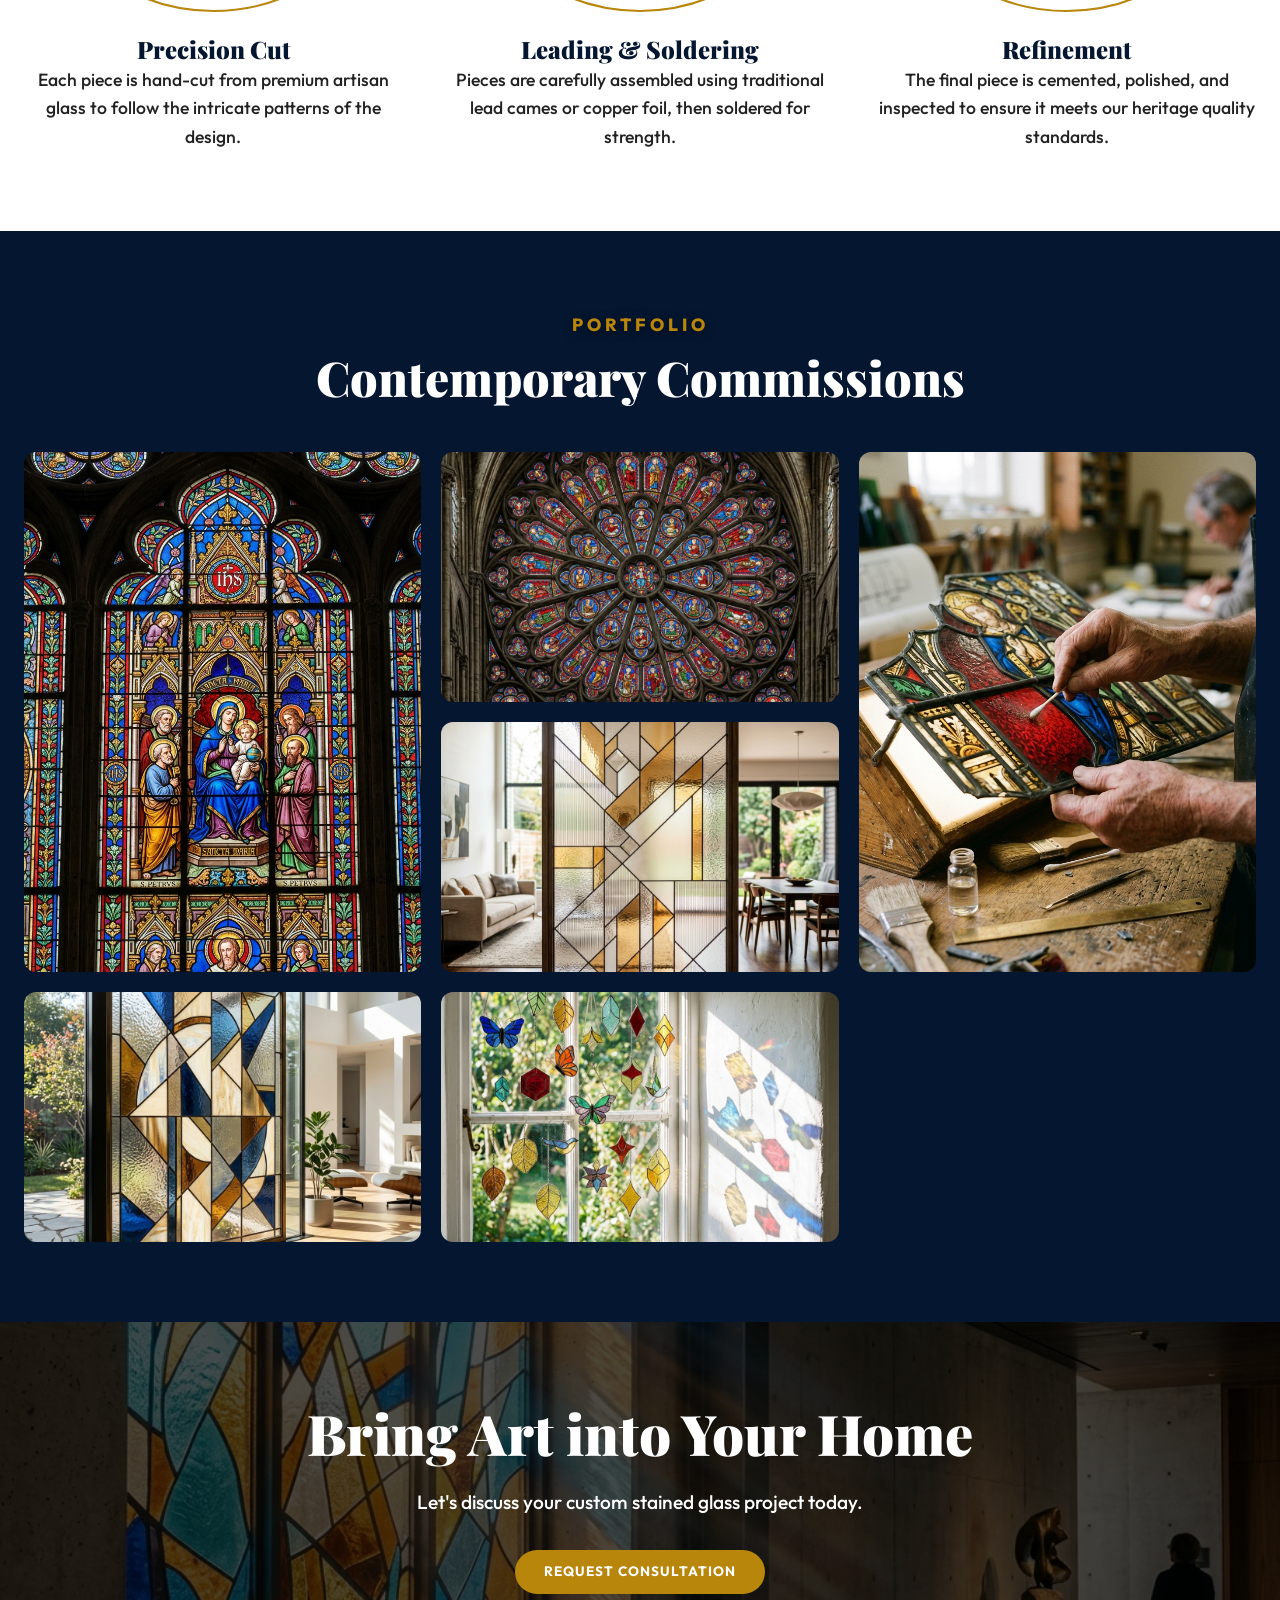
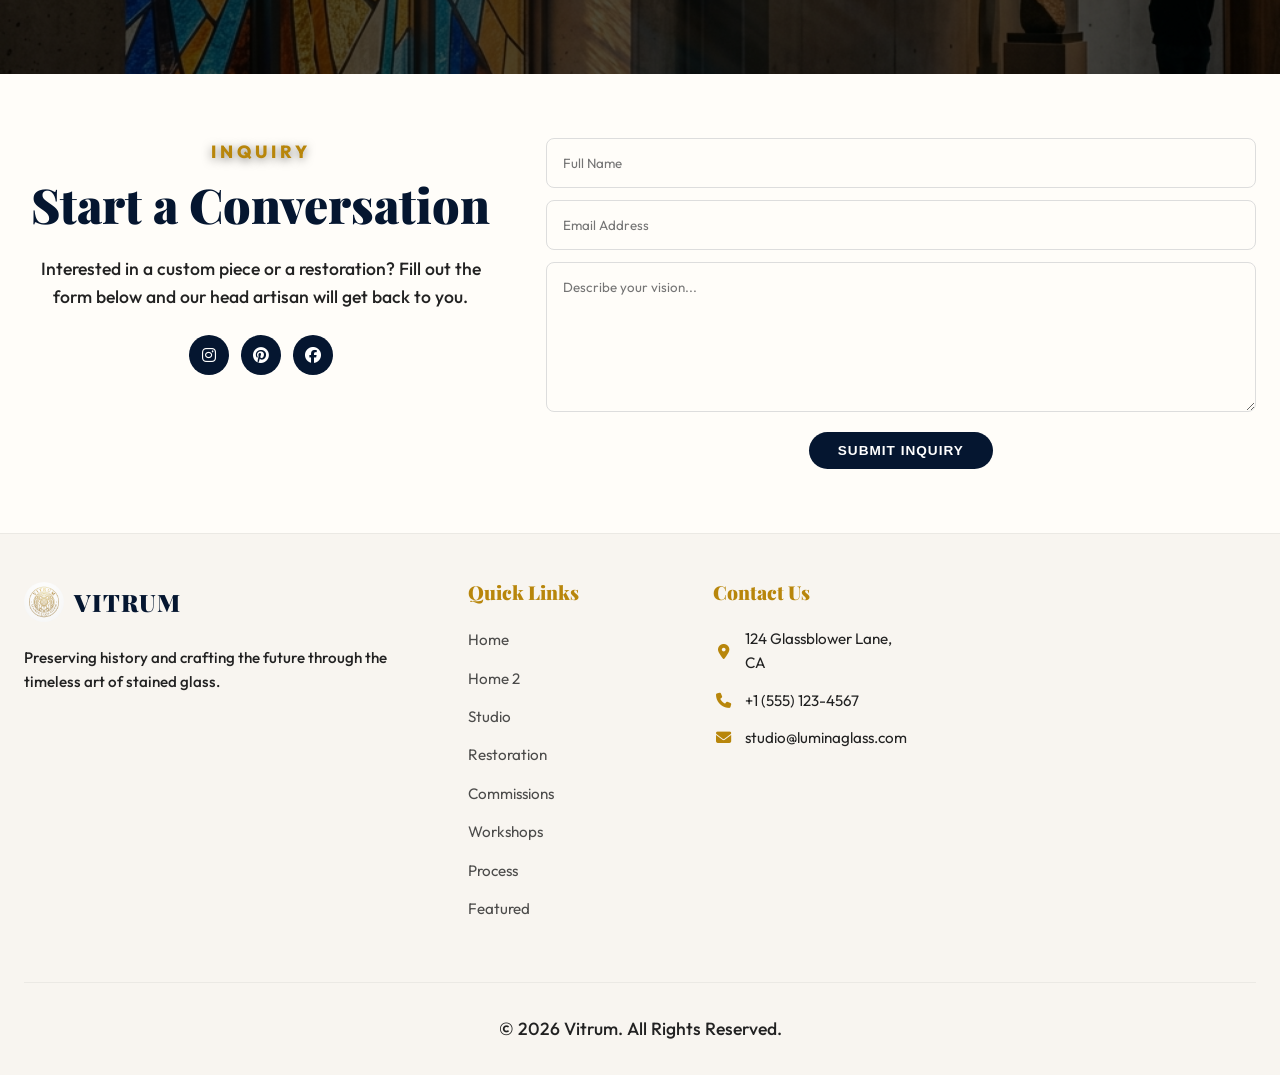
==== commit e8ea209e: "index" ====
--- a/home2.html
+++ b/home2.html
@@ -231,6 +231,7 @@
                     <li><a href="home2.html#process">Process</a></li>
                     <li><a href="home2.html#featured">Featured</a></li>
                     <li><a href="#contact">Contact</a></li>
+                    <li class="nav-cta-container"><a href="#contact" class="btn btn-primary nav-cta">Reach Us</a></li>
                     <li class="mobile-nav-actions">
                         <a href="#contact" class="btn btn-primary nav-cta" style="margin-bottom: 1rem; width: 100%; text-align: center;">Reach Us</a>
                         <button id="theme-toggle-mobile" class="theme-toggle" title="Toggle Theme">
--- a/style.css
+++ b/style.css
@@ -144,7 +144,7 @@
 }
 
 .container {
-    max-width: 1200px;
+    max-width: 1400px;
     margin: 0 auto;
     padding: 0 var(--spacing-md);
 }
@@ -240,19 +240,20 @@
 .logo {
     display: flex;
     align-items: center;
-    gap: 12px;
+    gap: 10px;
     font-family: var(--font-heading);
-    font-size: 1.8rem;
+    font-size: 1.5rem;
     font-weight: 900;
     color: var(--color-secondary);
     letter-spacing: 1px;
     text-transform: uppercase;
     transition: var(--transition);
+    flex-shrink: 0;
 }
 /* Removed scrolled color change */
 
 #nav-logo {
-    height: 45px;
+    height: 40px;
     width: auto;
     border-radius: 50%;
     transition: var(--transition);
@@ -265,9 +266,13 @@
 
 .nav-cta {
     padding: 0.6rem 1.2rem;
-    font-size: 0.9rem;
+    font-size: 1rem;
     white-space: nowrap;
     border-radius: 50px;
+    color: var(--color-white) !important;
+    text-decoration: none;
+    text-transform: none;
+    font-family: 'Outfit', sans-serif;
 }
 
 @media (max-width: 576px) {
@@ -282,15 +287,30 @@
 
 .nav-links {
     display: flex;
-    gap: 1.2rem;
+    flex: 1;
+    justify-content: center;
+    gap: 0.8rem;
     list-style: none;
+    align-items: center;
+    margin: 0 1.5rem;
 }
 
 .nav-links a {
-    font-weight: 700; /* Bolder nav links */
+    font-weight: 700;
     font-size: 1rem;
     position: relative;
     color: var(--color-text);
+    white-space: nowrap;
+}
+
+.nav-cta-container {
+    margin-left: 0.5rem;
+}
+
+@media (max-width: 1200px) {
+    .nav-cta-container {
+        display: none;
+    }
 }
 /* Removed scrolled color change */
 
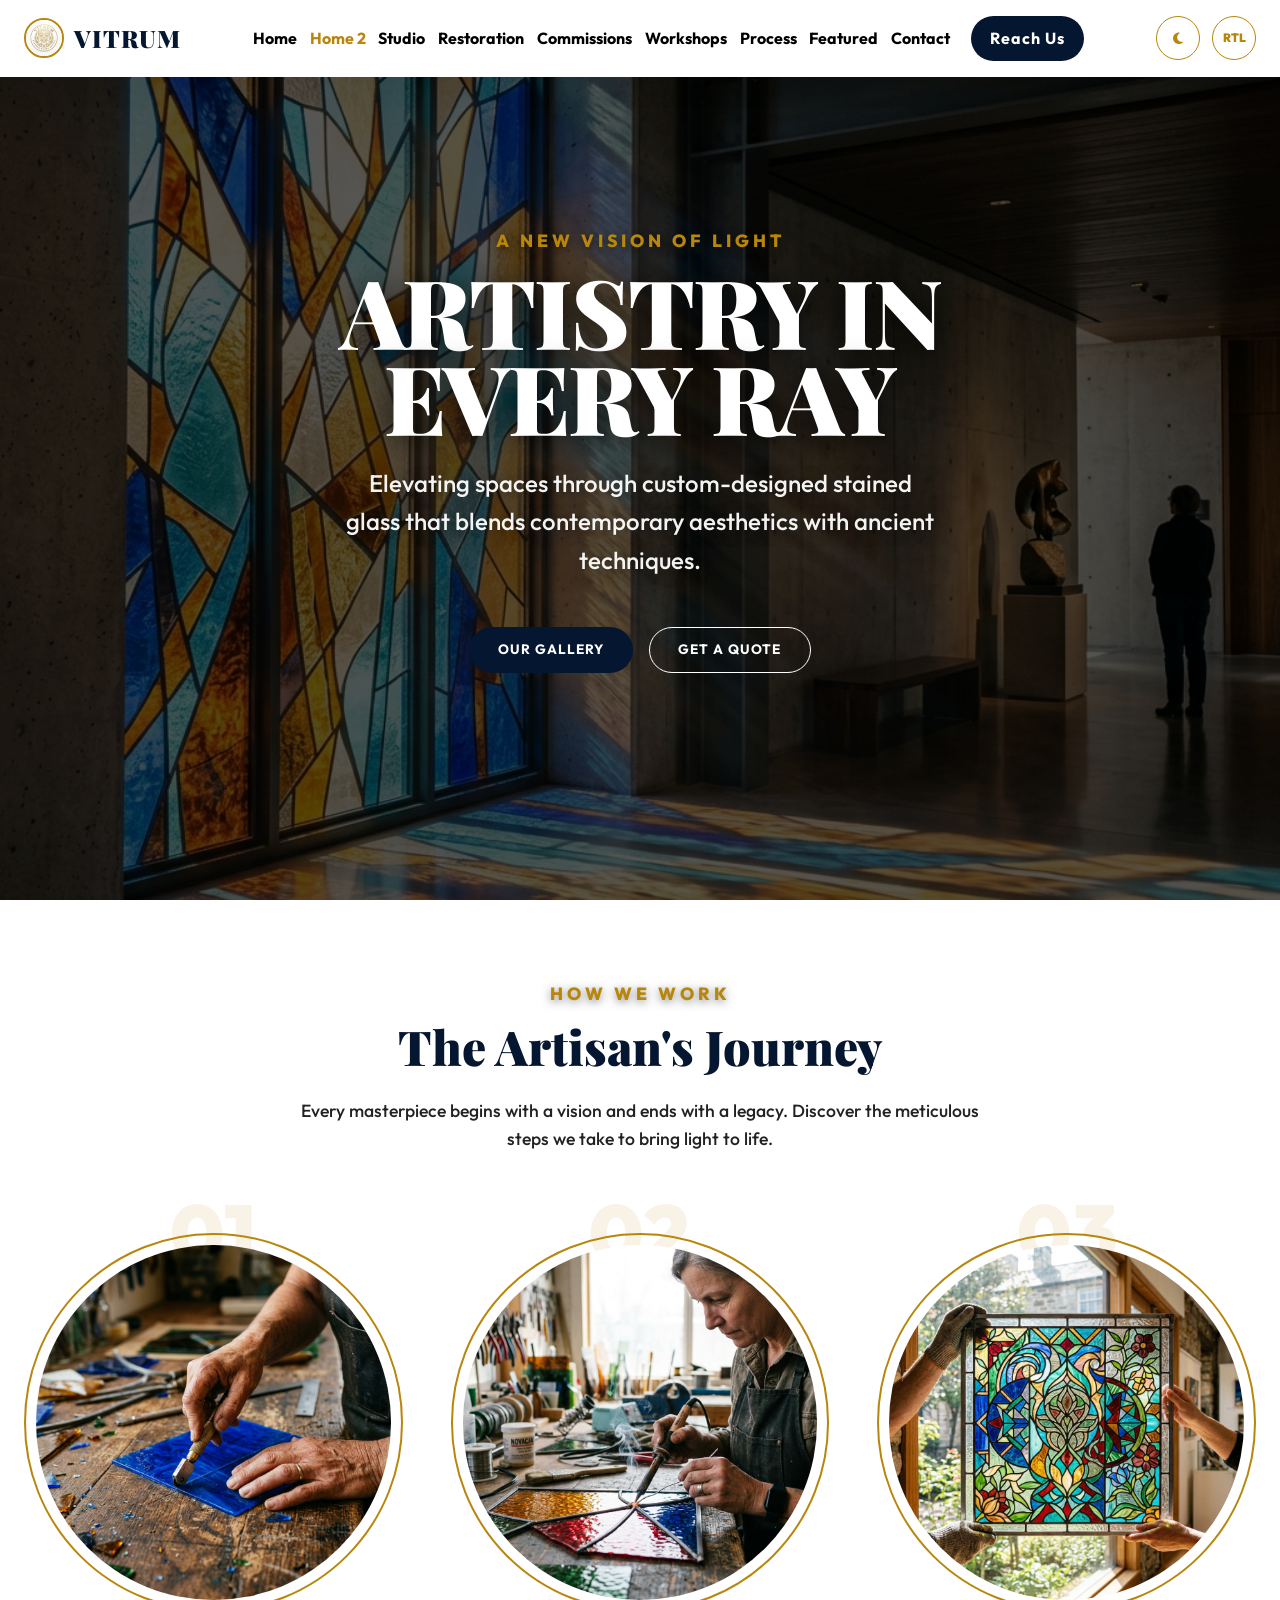
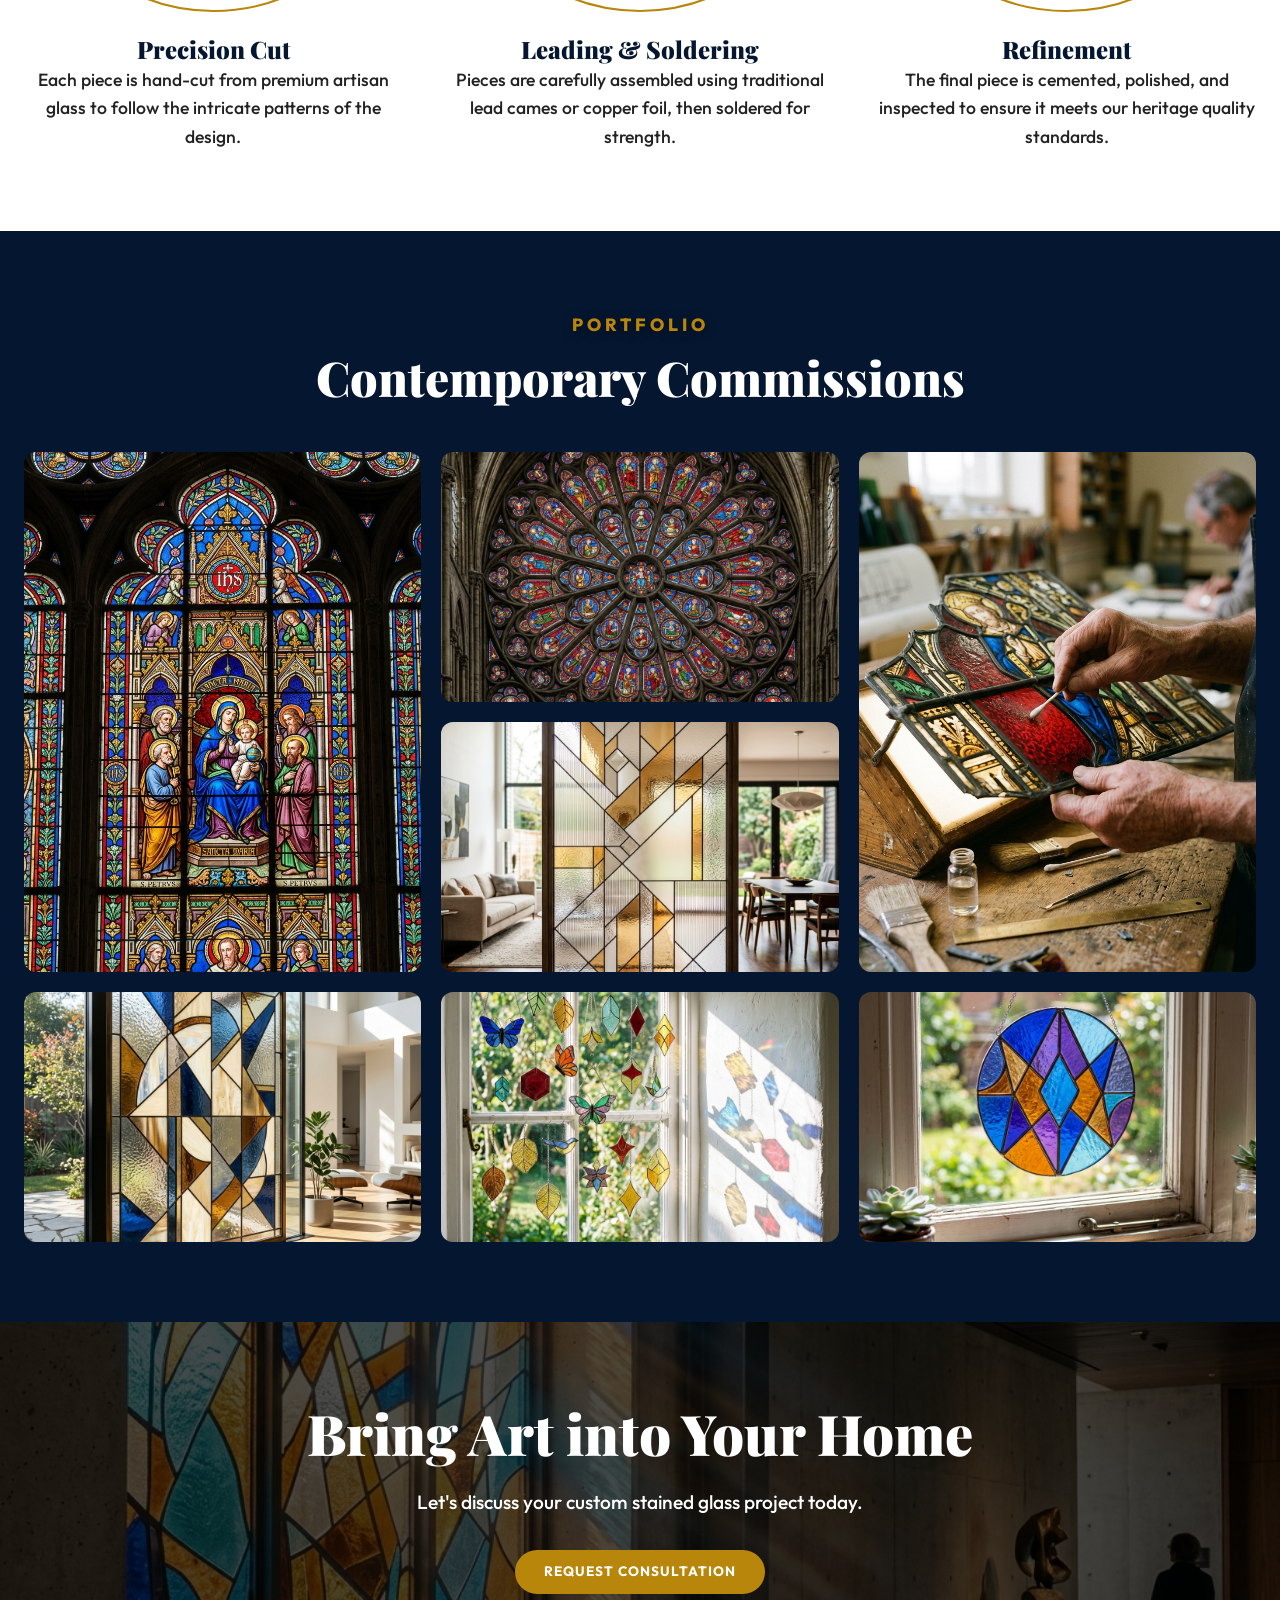
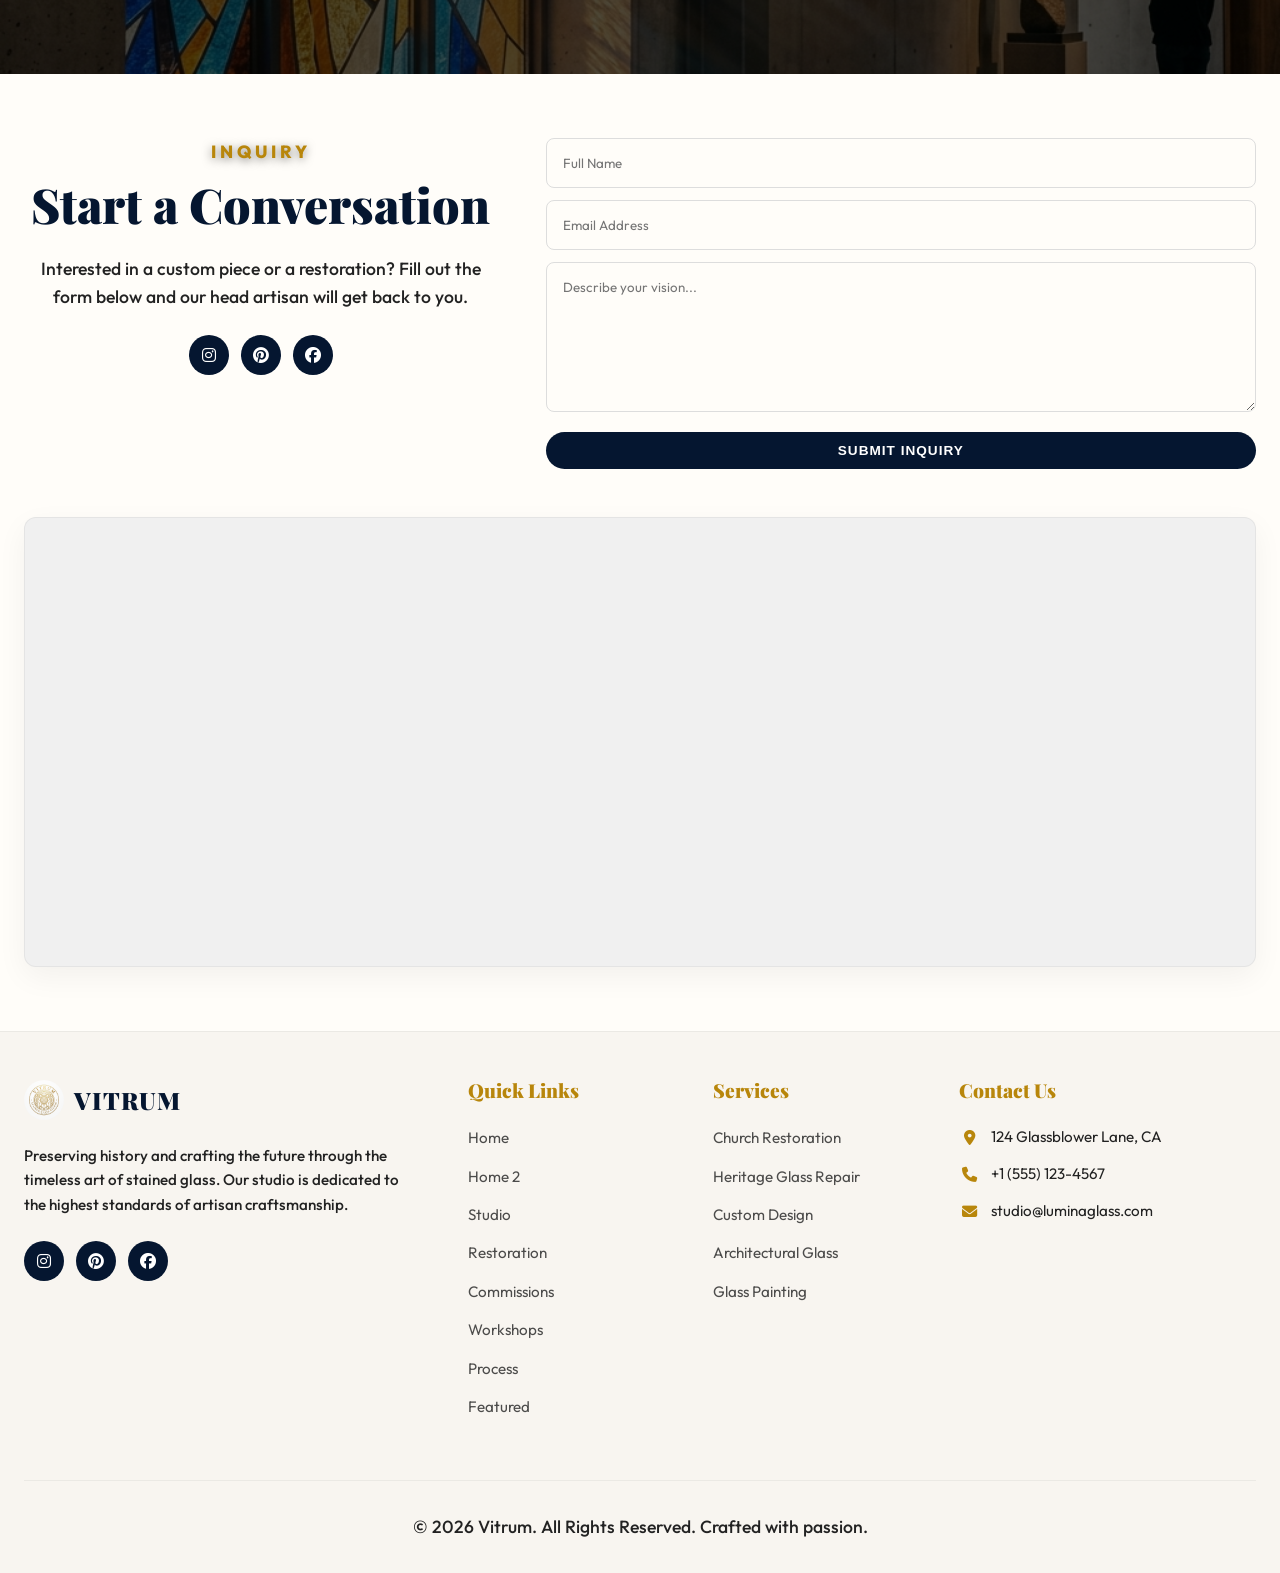
==== commit 2eacf721: "index" ====
--- a/home2.html
+++ b/home2.html
@@ -269,7 +269,7 @@
             <span class="section-subtitle" style="text-shadow: 0 2px 10px rgba(0,0,0,0.5);">A New Vision of Light</span>
             <h1>Artistry in Every Ray</h1>
             <p>Elevating spaces through custom-designed stained glass that blends contemporary aesthetics with ancient techniques.</p>
-            <div class="hero-btns" style="justify-content: center;">
+            <div class="hero-btns">
                 <a href="#featured" class="btn btn-primary">Our Gallery</a>
                 <a href="#contact" class="btn btn-outline" style="color: white; border-color: white;">Get a Quote</a>
             </div>
@@ -340,6 +340,9 @@
                 </div>
                 <div class="masonry-item">
                     <img src="assets/suncatchers.png" alt="Small Art">
+                </div>
+                <div class="masonry-item">
+                    <img src="assets/suncatchers2.png" alt="Handcrafted Suncatcher">
                 </div>
             </div>
         </div>
@@ -384,19 +387,33 @@
                     </form>
                 </div>
             </div>
+            <div class="map-placeholder" style="margin-top: var(--spacing-lg); height: 450px;">
+                <iframe
+                    src="https://www.google.com/maps/embed?pb=!1m18!1m12!1m3!1d3153.019297136014!2d-122.4194!3d37.7749!2m3!1f0!2f0!3f0!3m2!1i1024!2i768!4f13.1!3m3!1m2!1s0x8085809c6c8f4451%3A0x2aa274711a3d3c0!2sSan%20Francisco%2C%20CA!5e0!3m2!1sen!2susa!4v1683456789012!5m2!1sen!2susa"
+                    width="100%" height="100%" style="border:0;" allowfullscreen="" loading="lazy"
+                    referrerpolicy="no-referrer-when-downgrade">
+                </iframe>
+            </div>
         </div>
     </section>
 
-    <!-- Footer (Reused) -->
+    <!-- Footer -->
     <footer>
         <div class="container">
             <div class="footer-grid">
                 <div class="footer-col">
-                    <a href="index.html" class="logo" style="margin-bottom: 1.5rem; display: flex; align-items: center; gap: 10px;">
+                    <a href="index.html" class="logo"
+                        style="margin-bottom: 1.5rem; display: flex; align-items: center; gap: 10px;">
                         <img src="assets/logo.png" alt="Vitrum Logo" style="height: 40px; border-radius: 50%;">
                         <span>Vitrum</span>
                     </a>
-                    <p>Preserving history and crafting the future through the timeless art of stained glass.</p>
+                    <p>Preserving history and crafting the future through the timeless art of stained glass. Our studio
+                        is dedicated to the highest standards of artisan craftsmanship.</p>
+                    <div class="social-icons" style="justify-content: flex-start; margin-top: 1.5rem;">
+                        <a href="#"><i class="fa-brands fa-instagram"></i></a>
+                        <a href="#"><i class="fa-brands fa-pinterest"></i></a>
+                        <a href="#"><i class="fa-brands fa-facebook"></i></a>
+                    </div>
                 </div>
                 <div class="footer-col">
                     <h4>Quick Links</h4>
@@ -409,6 +426,16 @@
                         <li><a href="index.html#workshops">Workshops</a></li>
                         <li><a href="home2.html#process">Process</a></li>
                         <li><a href="home2.html#featured">Featured</a></li>
+                    </ul>
+                </div>
+                <div class="footer-col">
+                    <h4>Services</h4>
+                    <ul class="footer-links">
+                        <li><a href="#">Church Restoration</a></li>
+                        <li><a href="#">Heritage Glass Repair</a></li>
+                        <li><a href="#">Custom Design</a></li>
+                        <li><a href="#">Architectural Glass</a></li>
+                        <li><a href="#">Glass Painting</a></li>
                     </ul>
                 </div>
                 <div class="footer-col">
@@ -430,7 +457,7 @@
                 </div>
             </div>
             <div class="footer-bottom">
-                <p>&copy; 2026 Vitrum. All Rights Reserved.</p>
+                <p>&copy; 2026 Vitrum. All Rights Reserved. Crafted with passion.</p>
             </div>
         </div>
     </footer>
--- a/style.css
+++ b/style.css
@@ -188,7 +188,6 @@
     cursor: pointer;
     border: none;
     transition: var(--transition);
-    margin: 0 auto; /* Center in flex parents */
 }
 
 .btn-primary {
@@ -273,6 +272,19 @@
     text-decoration: none;
     text-transform: none;
     font-family: 'Outfit', sans-serif;
+    position: relative;
+    z-index: 1;
+}
+
+.nav-cta:hover {
+    background-color: var(--color-accent) !important;
+    color: var(--color-white) !important;
+    transform: translateY(-2px);
+    box-shadow: 0 5px 15px rgba(217, 119, 6, 0.3);
+}
+
+.nav-cta::after {
+    display: none !important;
 }
 
 @media (max-width: 576px) {
@@ -465,7 +477,7 @@
 
 .hero-btns {
     display: flex;
-    gap: 1.5rem;
+    gap: 1rem;
     flex-wrap: wrap;
     margin-top: var(--spacing-md);
     justify-content: center;
@@ -559,10 +571,12 @@
     border-radius: var(--border-radius);
     width: 100%;
     aspect-ratio: 4 / 3;
+    max-height: 60vh; /* Limit height to fit viewport */
 }
 
 .portfolio-item.large .portfolio-img-wrapper {
     aspect-ratio: 16 / 9;
+    max-height: 70vh; /* Slightly more height for large items but still viewport-safe */
 }
 
 .portfolio-item img {
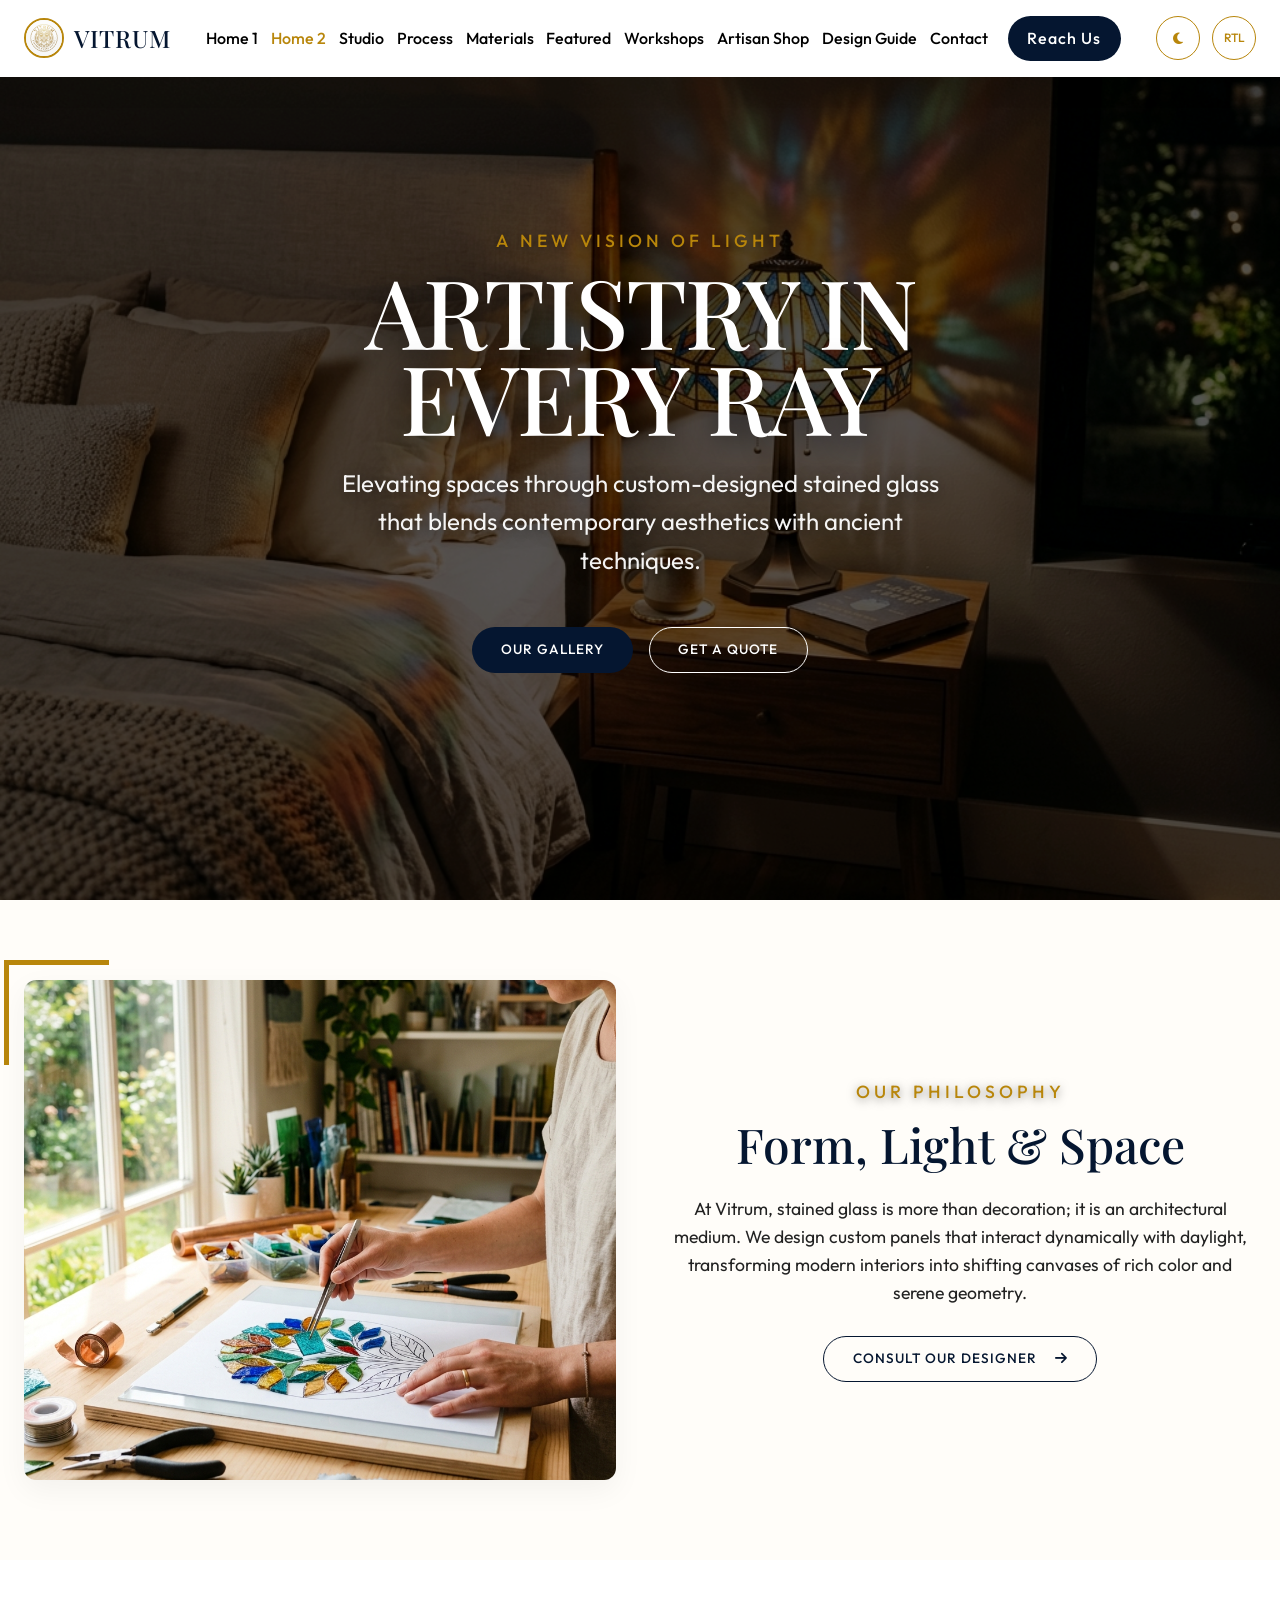
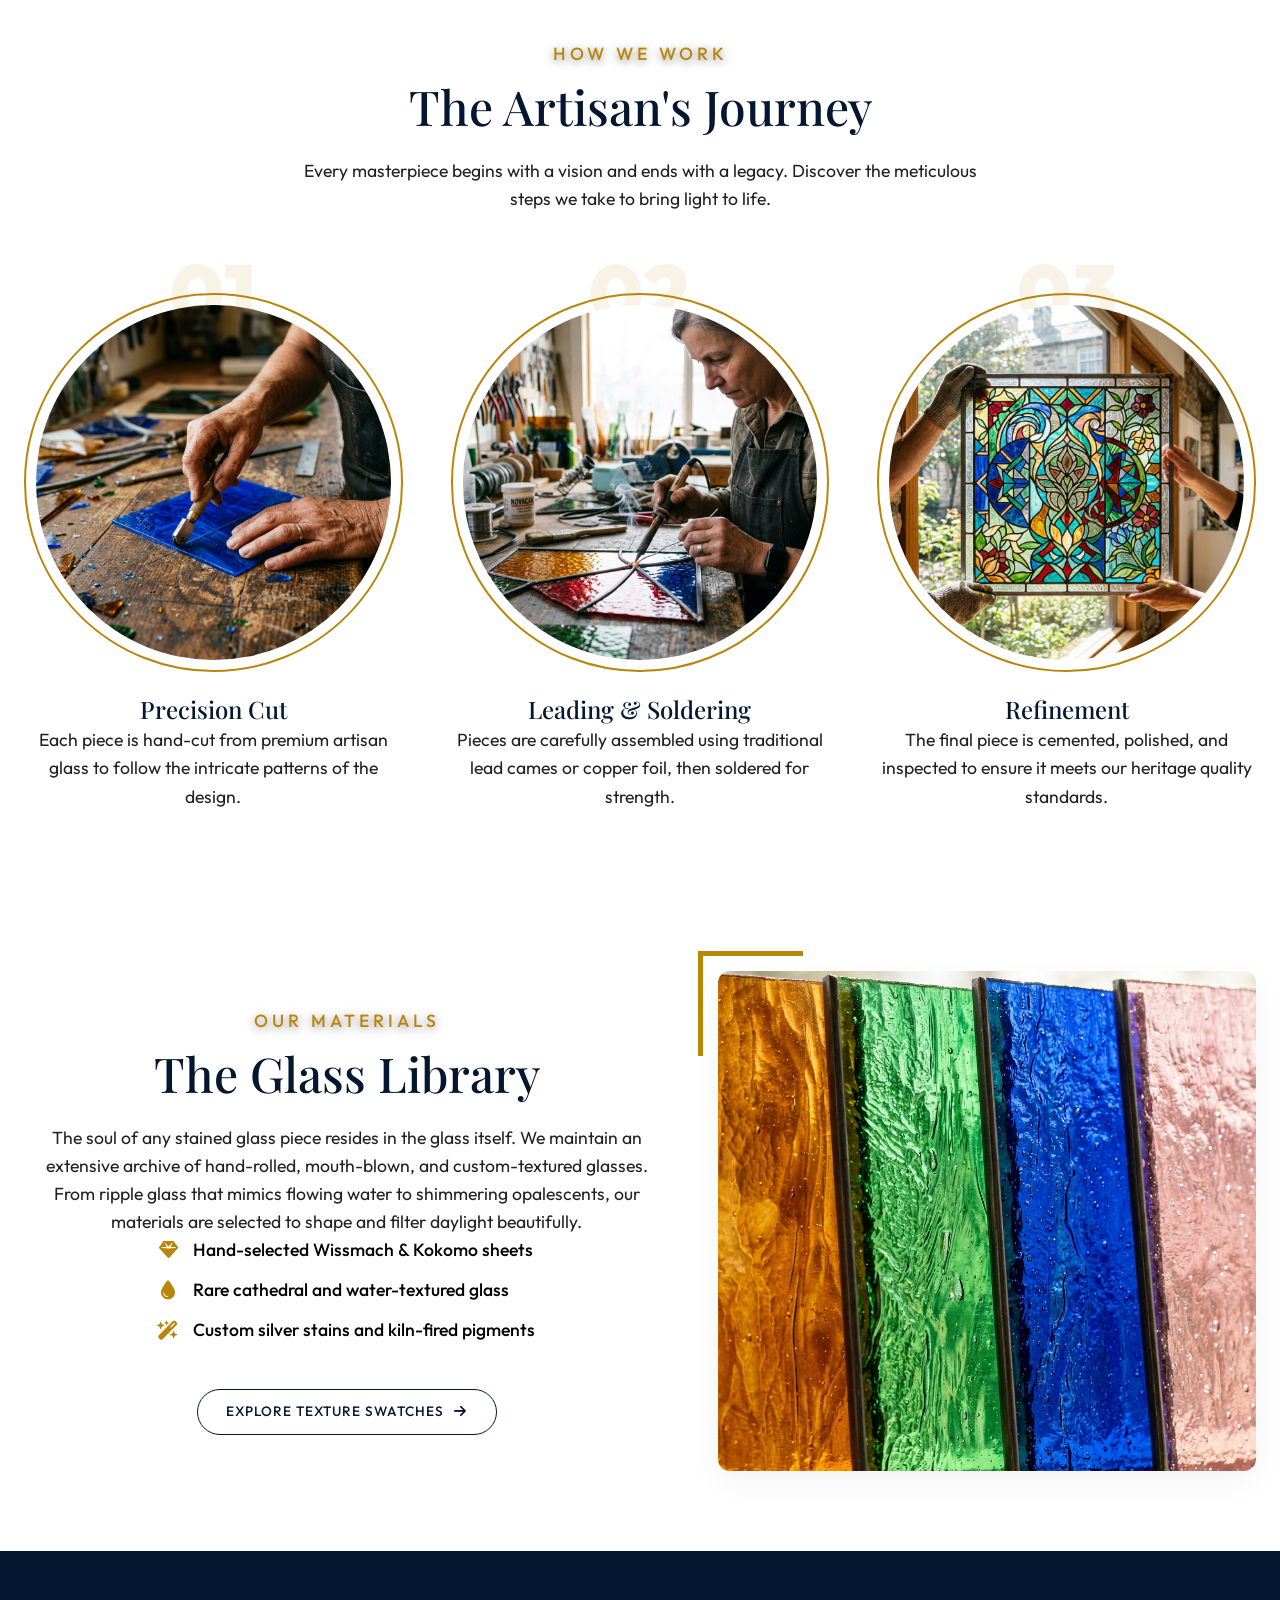
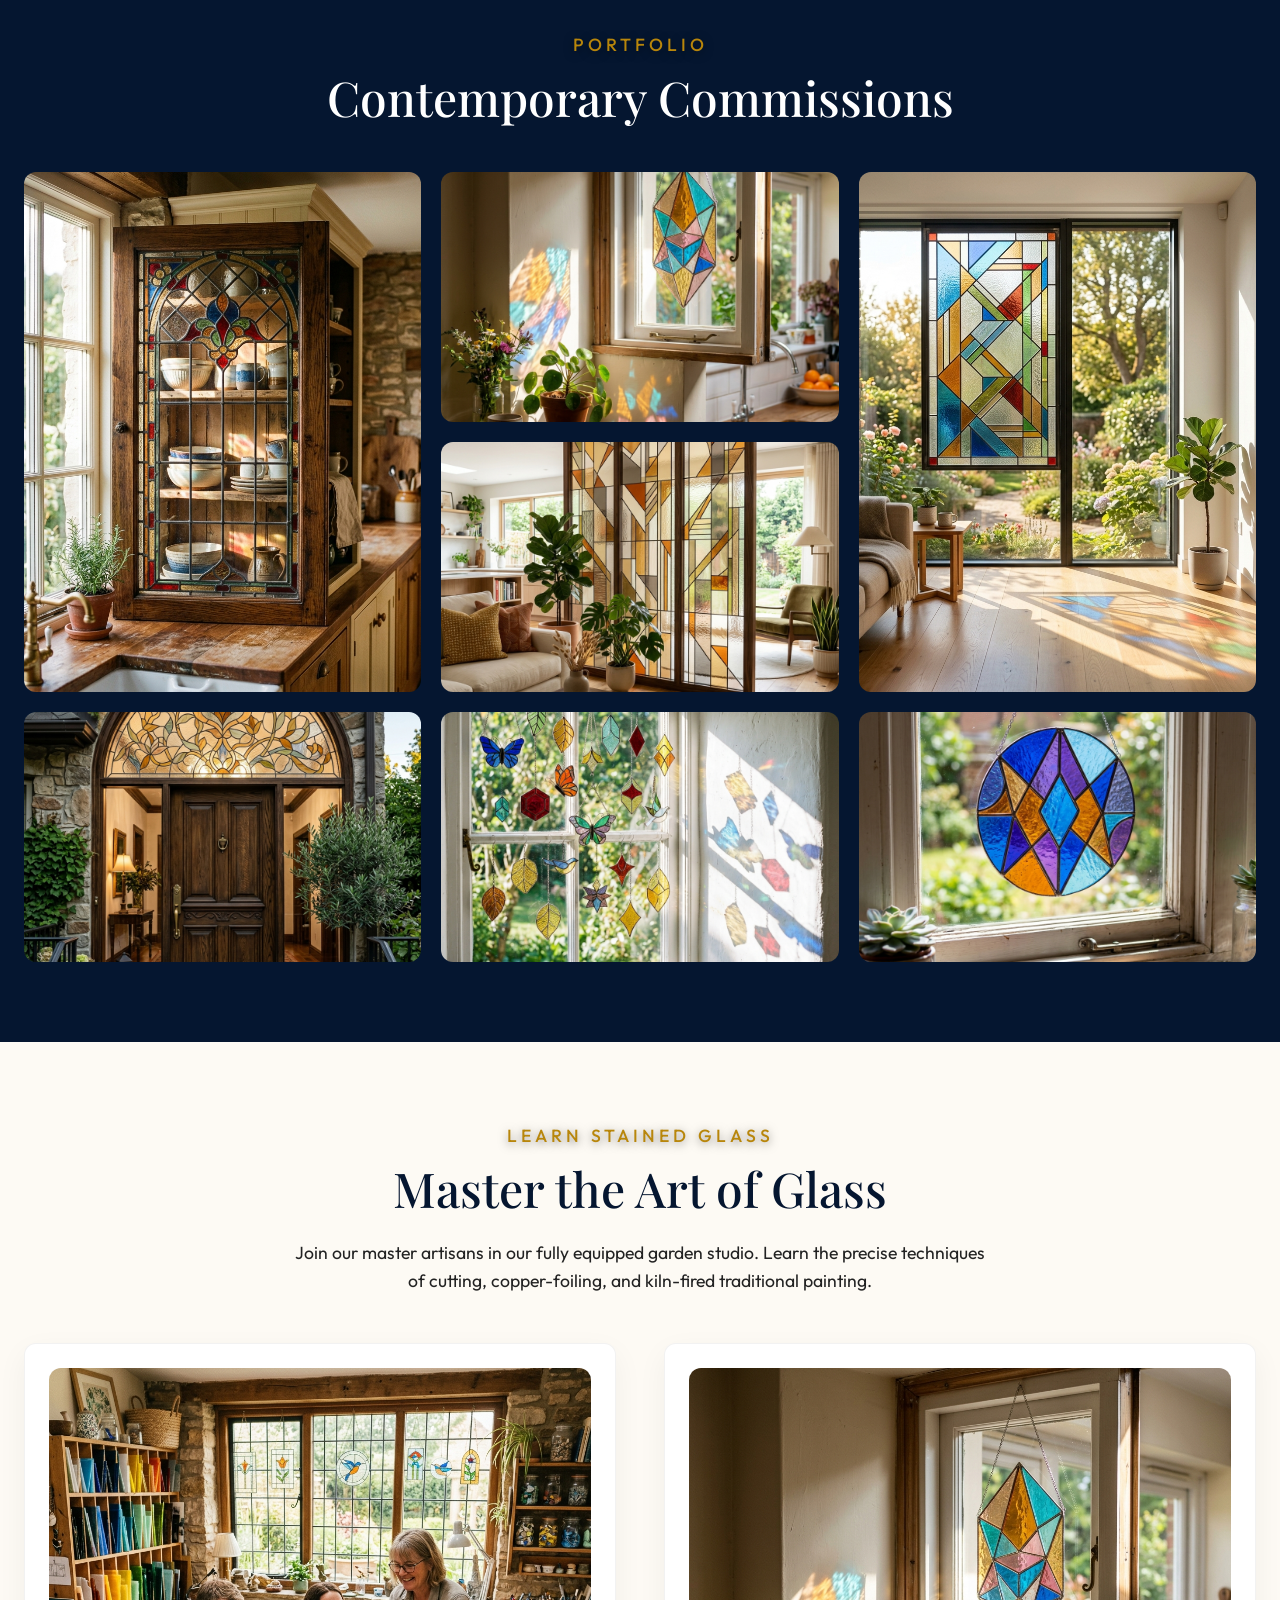
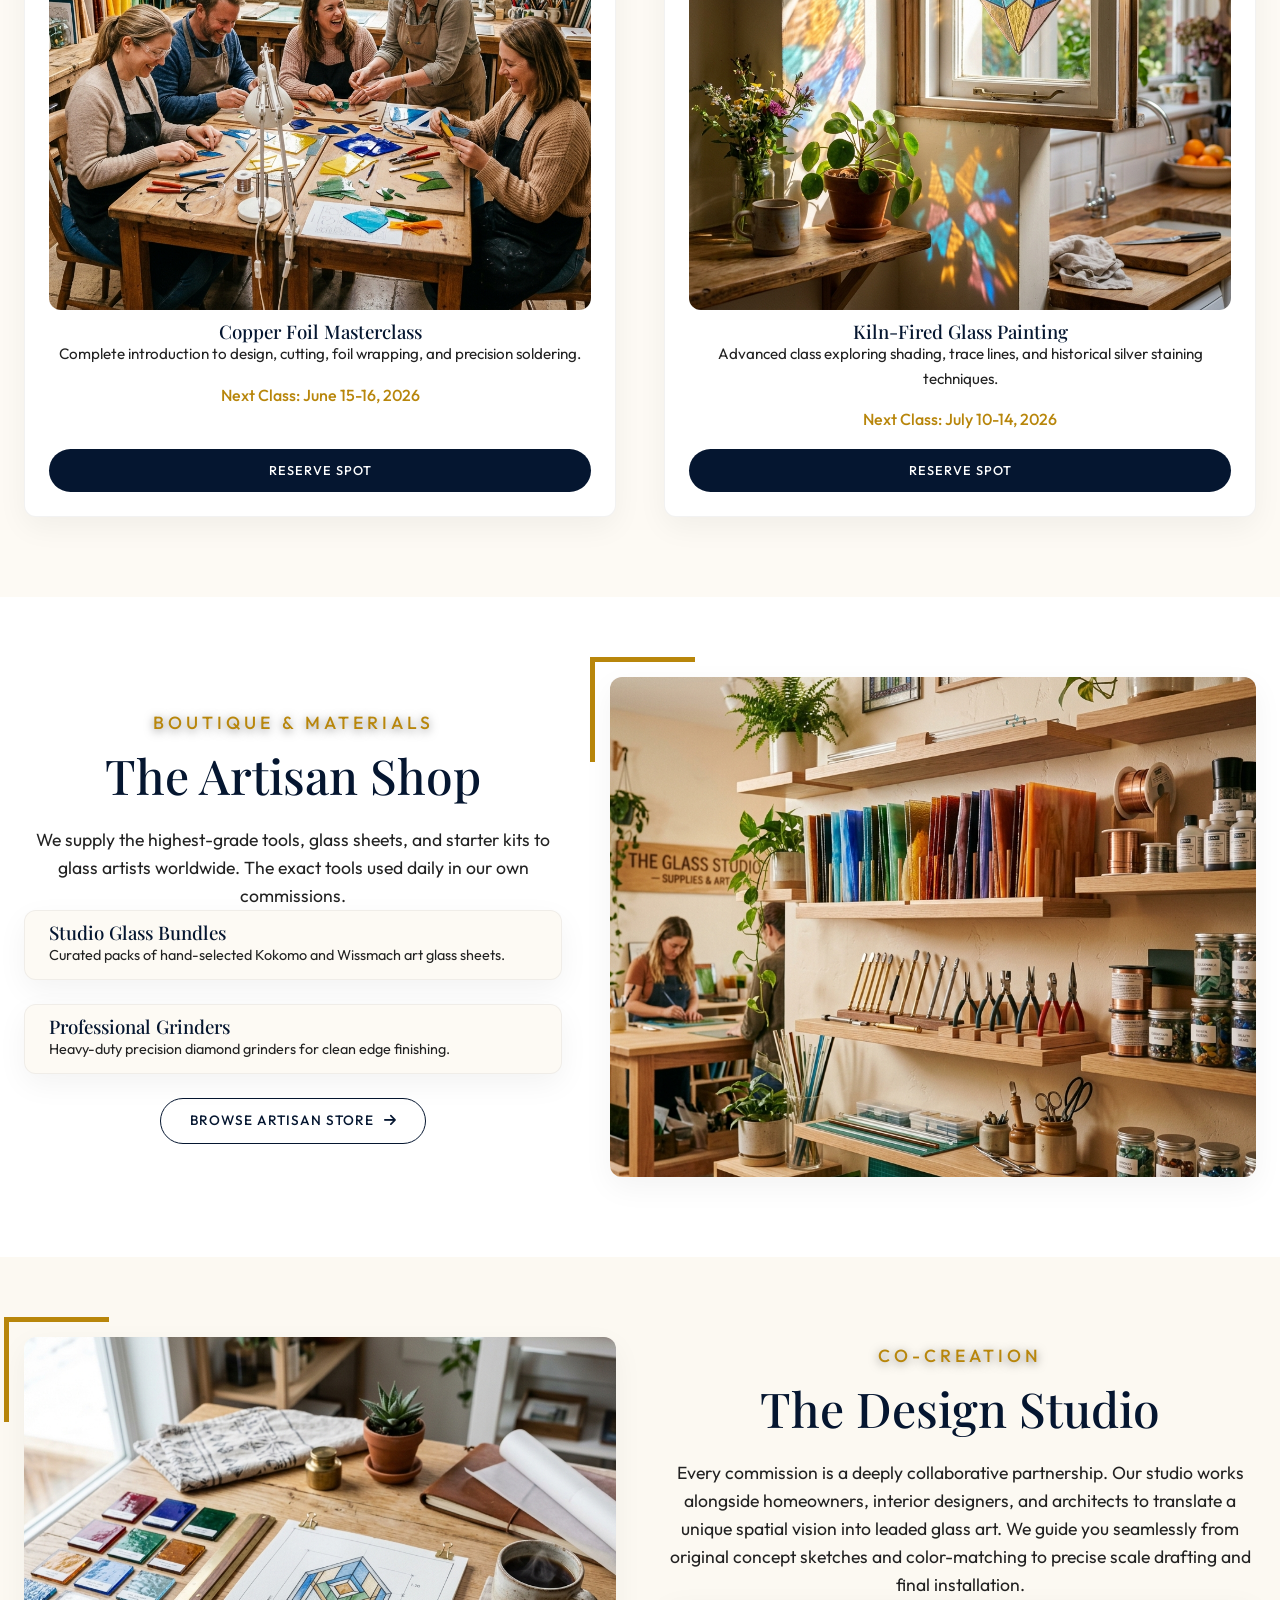
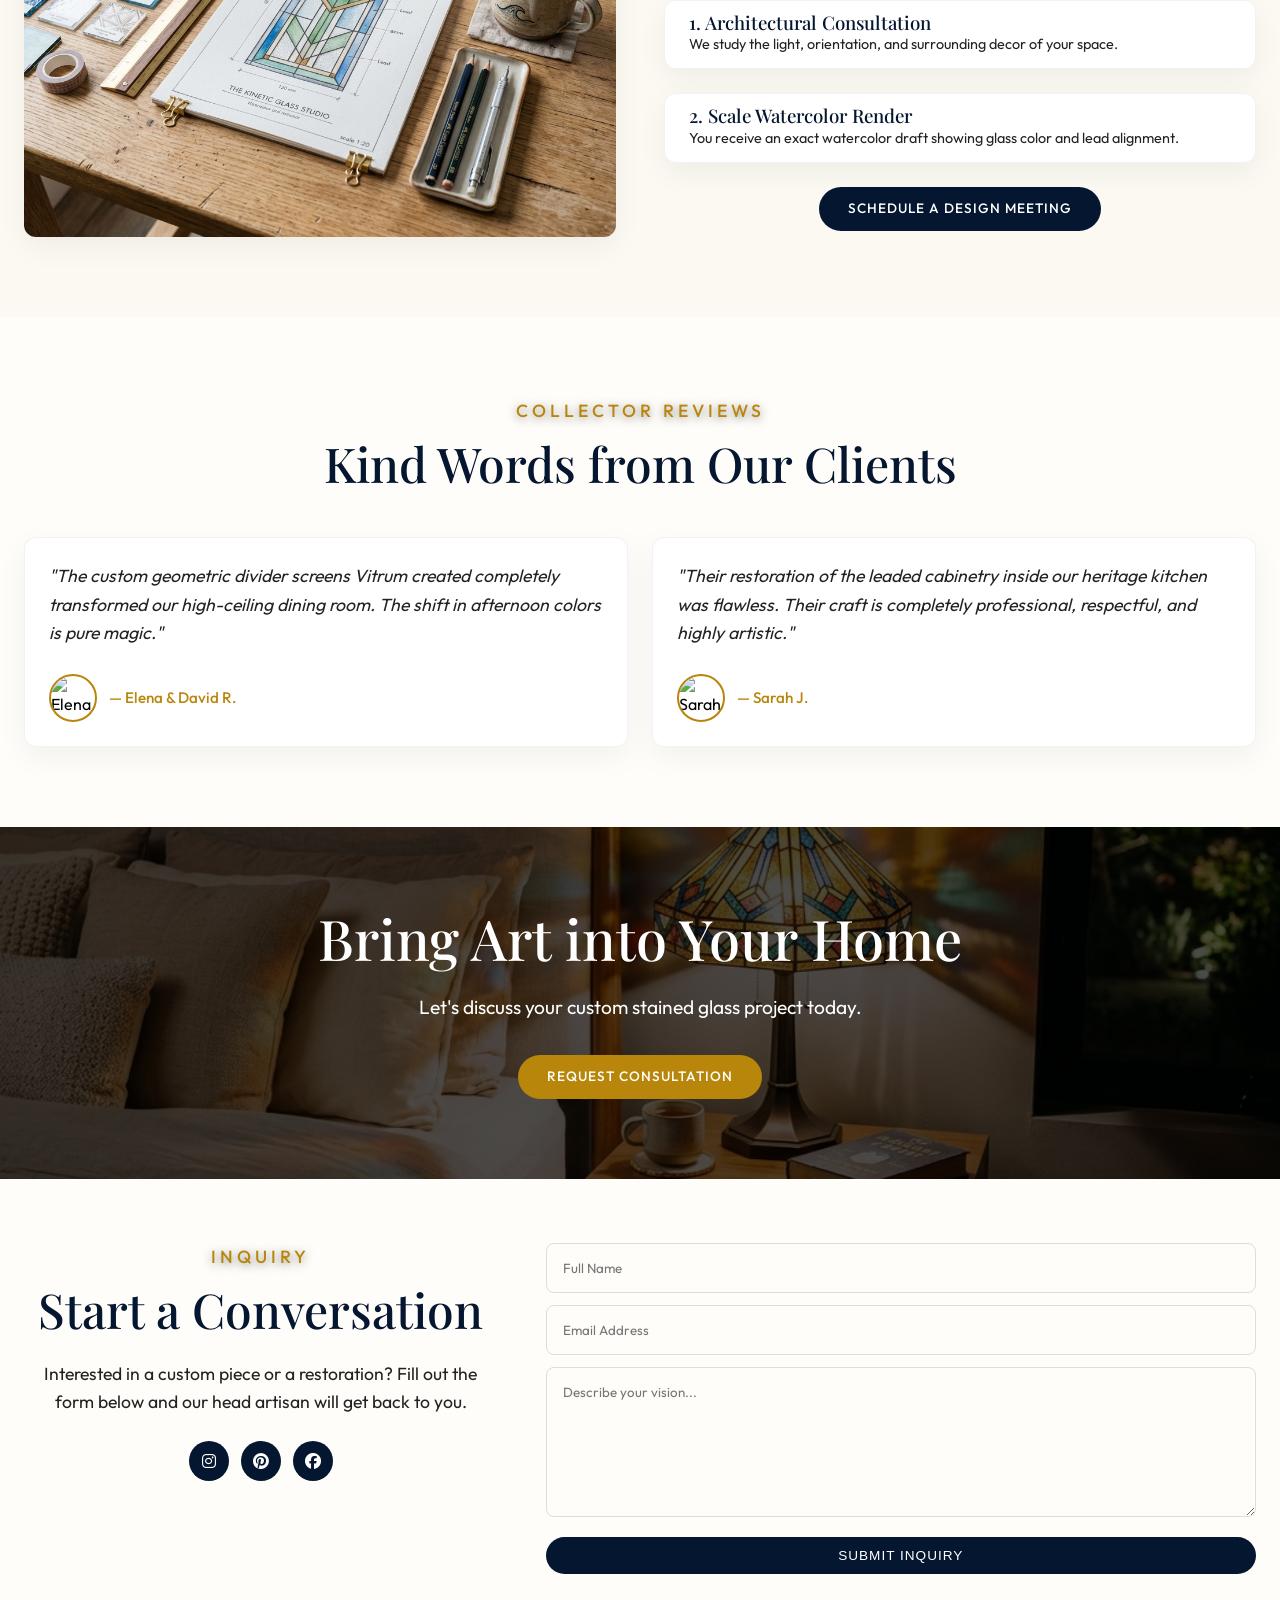
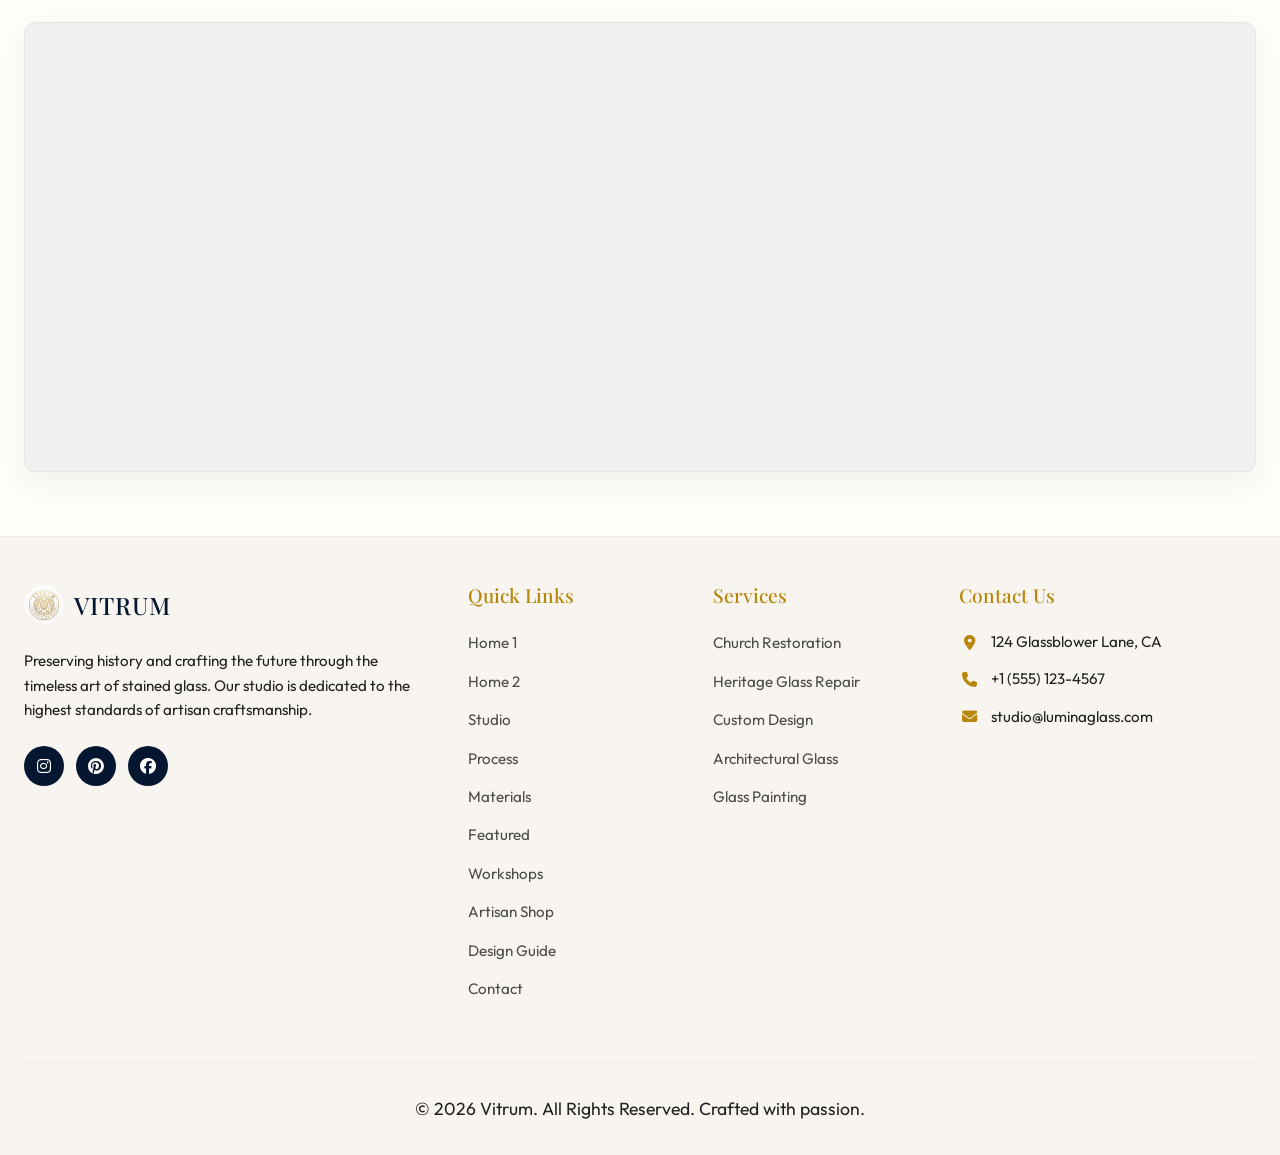
==== commit 9d8b0f62: "home2" ====
--- a/home2.html
+++ b/home2.html
@@ -222,18 +222,23 @@
                     <span>Vitrum</span>
                 </a>
                 <ul class="nav-links" id="nav-links">
-                    <li><a href="index.html#hero">Home</a></li>
+                    <li class="mobile-menu-header">
+                        <button id="menu-close" class="menu-close" title="Close Menu">
+                            <i class="fa-solid fa-xmark"></i>
+                        </button>
+                    </li>
+                    <li><a href="index.html">Home 1</a></li>
                     <li><a href="home2.html" class="active">Home 2</a></li>
-                    <li><a href="index.html#about">Studio</a></li>
-                    <li><a href="index.html#portfolio">Restoration</a></li>
-                    <li><a href="index.html#commissions">Commissions</a></li>
-                    <li><a href="index.html#workshops">Workshops</a></li>
-                    <li><a href="home2.html#process">Process</a></li>
-                    <li><a href="home2.html#featured">Featured</a></li>
+                    <li><a href="#about">Studio</a></li>
+                    <li><a href="#process">Process</a></li>
+                    <li><a href="#materials">Materials</a></li>
+                    <li><a href="#featured">Featured</a></li>
+                    <li><a href="#workshops">Workshops</a></li>
+                    <li><a href="#store">Artisan Shop</a></li>
+                    <li><a href="#design">Design Guide</a></li>
                     <li><a href="#contact">Contact</a></li>
                     <li class="nav-cta-container"><a href="#contact" class="btn btn-primary nav-cta">Reach Us</a></li>
-                    <li class="mobile-nav-actions">
-                        <a href="#contact" class="btn btn-primary nav-cta" style="margin-bottom: 1rem; width: 100%; text-align: center;">Reach Us</a>
+                    <li class="mobile-nav-toggles-bottom">
                         <button id="theme-toggle-mobile" class="theme-toggle" title="Toggle Theme">
                             <i class="fa-solid fa-moon"></i>
                         </button>
@@ -255,6 +260,7 @@
                         <span></span>
                     </div>
                 </div>
+                <div class="nav-overlay" id="nav-overlay"></div>
             </nav>
         </div>
     </header>
@@ -276,6 +282,23 @@
         </div>
     </section>
 
+    <!-- Studio Heritage V2 -->
+    <section class="about-v2" id="about" style="padding: var(--spacing-xl) 0; background-color: var(--color-bg);">
+        <div class="container">
+            <div class="about-grid">
+                <div class="about-image">
+                    <img src="assets/about.png" alt="Handcrafting modern glass ornament">
+                </div>
+                <div class="about-content">
+                    <span class="section-subtitle">Our Philosophy</span>
+                    <h2 class="section-title">Form, Light & Space</h2>
+                    <p>At Vitrum, stained glass is more than decoration; it is an architectural medium. We design custom panels that interact dynamically with daylight, transforming modern interiors into shifting canvases of rich color and serene geometry.</p>
+                    <a href="#contact" class="btn btn-outline" style="margin-top: 1.8rem; display: inline-flex; align-items: center; gap: 8px;">Consult Our Designer <i class="fa-solid fa-arrow-right"></i></a>
+                </div>
+            </div>
+        </div>
+    </section>
+
     <!-- Process Section -->
     <section class="process-section" id="process">
         <div class="container">
@@ -314,6 +337,28 @@
         </div>
     </section>
 
+    <!-- Materials Library Section -->
+    <section class="materials-section" id="materials" style="background-color: #fff; padding: var(--spacing-xl) 0;">
+        <div class="container">
+            <div class="about-grid" style="grid-template-columns: 1.2fr 1fr;">
+                <div class="about-content">
+                    <span class="section-subtitle">Our Materials</span>
+                    <h2 class="section-title">The Glass Library</h2>
+                    <p>The soul of any stained glass piece resides in the glass itself. We maintain an extensive archive of hand-rolled, mouth-blown, and custom-textured glasses. From ripple glass that mimics flowing water to shimmering opalescents, our materials are selected to shape and filter daylight beautifully.</p>
+                    <ul class="feature-list" style="margin-bottom: 2rem;">
+                        <li><i class="fa-solid fa-gem"></i> Hand-selected Wissmach & Kokomo sheets</li>
+                        <li><i class="fa-solid fa-droplet"></i> Rare cathedral and water-textured glass</li>
+                        <li><i class="fa-solid fa-wand-magic-sparkles"></i> Custom silver stains and kiln-fired pigments</li>
+                    </ul>
+                    <a href="#contact" class="btn btn-outline">Explore Texture Swatches <i class="fa-solid fa-arrow-right"></i></a>
+                </div>
+                <div class="about-image">
+                    <img src="assets/materials.png" alt="Detail of vibrant textured art glass sheets">
+                </div>
+            </div>
+        </div>
+    </section>
+
     <!-- Featured Modern Works -->
     <section class="featured-v2" id="featured">
         <div class="container">
@@ -343,6 +388,119 @@
                 </div>
                 <div class="masonry-item">
                     <img src="assets/suncatchers2.png" alt="Handcrafted Suncatcher">
+                </div>
+            </div>
+        </div>
+    </section>
+
+    <!-- Workshops & Masterclasses V2 -->
+    <section class="workshops-v2" id="workshops" style="background-color: #fdfaf4; padding: var(--spacing-xl) 0;">
+        <div class="container">
+            <div class="text-center" style="margin-bottom: var(--spacing-lg);">
+                <span class="section-subtitle">Learn Stained Glass</span>
+                <h2 class="section-title">Master the Art of Glass</h2>
+                <p style="max-width: 700px; margin: 0 auto;">Join our master artisans in our fully equipped garden studio. Learn the precise techniques of cutting, copper-foiling, and kiln-fired traditional painting.</p>
+            </div>
+
+            <div class="store-grid">
+                <div class="product-card" style="background: #fff; box-shadow: var(--shadow-soft);">
+                    <div class="product-image">
+                        <img src="assets/workshop.png" alt="Copper Foil Workshop">
+                    </div>
+                    <h3>Copper Foil Masterclass</h3>
+                    <p style="font-size: 0.95rem; margin-bottom: 1rem;">Complete introduction to design, cutting, foil wrapping, and precision soldering.</p>
+                    <span style="font-weight: 500; color: var(--color-primary); display: block; margin-bottom: 1rem;">Next Class: June 15-16, 2026</span>
+                    <a href="#contact" class="btn btn-primary" style="margin-top: auto; font-size: 0.8rem;">Reserve Spot</a>
+                </div>
+
+                <div class="product-card" style="background: #fff; box-shadow: var(--shadow-soft);">
+                    <div class="product-image">
+                        <img src="assets/portfolio1.png" alt="Traditional Kiln Painting">
+                    </div>
+                    <h3>Kiln-Fired Glass Painting</h3>
+                    <p style="font-size: 0.95rem; margin-bottom: 1rem;">Advanced class exploring shading, trace lines, and historical silver staining techniques.</p>
+                    <span style="font-weight: 500; color: var(--color-primary); display: block; margin-bottom: 1rem;">Next Class: July 10-14, 2026</span>
+                    <a href="#contact" class="btn btn-primary" style="margin-top: auto; font-size: 0.8rem;">Reserve Spot</a>
+                </div>
+            </div>
+        </div>
+    </section>
+
+    <!-- Online Boutique V2 -->
+    <section class="store-v2" id="store" style="background-color: #fff; padding: var(--spacing-xl) 0;">
+        <div class="container">
+            <div class="about-grid" style="grid-template-columns: 1fr 1.2fr;">
+                <div class="about-content">
+                    <span class="section-subtitle">Boutique & Materials</span>
+                    <h2 class="section-title">The Artisan Shop</h2>
+                    <p>We supply the highest-grade tools, glass sheets, and starter kits to glass artists worldwide. The exact tools used daily in our own commissions.</p>
+                    <div class="card-grid" style="text-align: left; width: 100%;">
+                        <div class="restoration-card" style="padding: var(--spacing-sm) var(--spacing-md); background: #fdfaf4;">
+                            <h3>Studio Glass Bundles</h3>
+                            <p style="font-size: 0.9rem;">Curated packs of hand-selected Kokomo and Wissmach art glass sheets.</p>
+                        </div>
+                        <div class="restoration-card" style="padding: var(--spacing-sm) var(--spacing-md); background: #fdfaf4;">
+                            <h3>Professional Grinders</h3>
+                            <p style="font-size: 0.9rem;">Heavy-duty precision diamond grinders for clean edge finishing.</p>
+                        </div>
+                    </div>
+                    <a href="#contact" class="btn btn-outline" style="margin-top: var(--spacing-md);">Browse Artisan Store <i class="fa-solid fa-arrow-right"></i></a>
+                </div>
+                <div class="about-image">
+                    <img src="assets/store.png" alt="Supplies and colored glass sheets">
+                </div>
+            </div>
+        </div>
+    </section>
+
+    <!-- Design Studio Section -->
+    <section class="design-studio-section" id="design" style="background-color: #fcf9f2; padding: var(--spacing-xl) 0;">
+        <div class="container">
+            <div class="about-grid">
+                <div class="about-image">
+                    <img src="assets/design_process.png" alt="Architectural watercolor sketch of stained glass window">
+                </div>
+                <div class="about-content">
+                    <span class="section-subtitle">Co-Creation</span>
+                    <h2 class="section-title">The Design Studio</h2>
+                    <p>Every commission is a deeply collaborative partnership. Our studio works alongside homeowners, interior designers, and architects to translate a unique spatial vision into leaded glass art. We guide you seamlessly from original concept sketches and color-matching to precise scale drafting and final installation.</p>
+                    <div class="card-grid" style="text-align: left; width: 100%;">
+                        <div class="restoration-card" style="padding: var(--spacing-sm) var(--spacing-md); background: #fff;">
+                            <h3>1. Architectural Consultation</h3>
+                            <p style="font-size: 0.9rem;">We study the light, orientation, and surrounding decor of your space.</p>
+                        </div>
+                        <div class="restoration-card" style="padding: var(--spacing-sm) var(--spacing-md); background: #fff;">
+                            <h3>2. Scale Watercolor Render</h3>
+                            <p style="font-size: 0.9rem;">You receive an exact watercolor draft showing glass color and lead alignment.</p>
+                        </div>
+                    </div>
+                    <a href="#contact" class="btn btn-primary" style="margin-top: var(--spacing-md);">Schedule a Design Meeting</a>
+                </div>
+            </div>
+        </div>
+    </section>
+
+    <!-- Testimonials V2 -->
+    <section class="testimonials-v2" style="background-color: var(--color-bg); padding: var(--spacing-xl) 0;">
+        <div class="container">
+            <div class="text-center" style="margin-bottom: var(--spacing-lg);">
+                <span class="section-subtitle">Collector Reviews</span>
+                <h2 class="section-title">Kind Words from Our Clients</h2>
+            </div>
+            <div class="testimonial-grid">
+                <div class="testimonial-card" style="background: #fff; border: 1px solid rgba(0,0,0,0.05); padding: var(--spacing-md); border-radius: var(--border-radius); box-shadow: var(--shadow-soft);">
+                    <p style="font-style: italic; color: var(--color-text-light); margin-bottom: var(--spacing-sm);">"The custom geometric divider screens Vitrum created completely transformed our high-ceiling dining room. The shift in afternoon colors is pure magic."</p>
+                    <div class="testimonial-author" style="display: flex; align-items: center; gap: 12px; margin-top: 15px;">
+                        <img src="https://i.pravatar.cc/150?u=artcouple" alt="Elena & David R." class="avatar" style="width: 48px; height: 48px; border-radius: 50%; border: 2px solid var(--color-primary);">
+                        <span class="author" style="color: var(--color-primary); font-weight: 500;">— Elena & David R.</span>
+                    </div>
+                </div>
+                <div class="testimonial-card" style="background: #fff; border: 1px solid rgba(0,0,0,0.05); padding: var(--spacing-md); border-radius: var(--border-radius); box-shadow: var(--shadow-soft);">
+                    <p style="font-style: italic; color: var(--color-text-light); margin-bottom: var(--spacing-sm);">"Their restoration of the leaded cabinetry inside our heritage kitchen was flawless. Their craft is completely professional, respectful, and highly artistic."</p>
+                    <div class="testimonial-author" style="display: flex; align-items: center; gap: 12px; margin-top: 15px;">
+                        <img src="https://i.pravatar.cc/150?u=kitchen" alt="Sarah Jenkins" class="avatar" style="width: 48px; height: 48px; border-radius: 50%; border: 2px solid var(--color-primary);">
+                        <span class="author" style="color: var(--color-primary); font-weight: 500;">— Sarah J.</span>
+                    </div>
                 </div>
             </div>
         </div>
@@ -418,14 +576,16 @@
                 <div class="footer-col">
                     <h4>Quick Links</h4>
                     <ul class="footer-links">
-                        <li><a href="index.html#hero">Home</a></li>
+                        <li><a href="index.html">Home 1</a></li>
                         <li><a href="home2.html">Home 2</a></li>
-                        <li><a href="index.html#about">Studio</a></li>
-                        <li><a href="index.html#portfolio">Restoration</a></li>
-                        <li><a href="index.html#commissions">Commissions</a></li>
-                        <li><a href="index.html#workshops">Workshops</a></li>
-                        <li><a href="home2.html#process">Process</a></li>
-                        <li><a href="home2.html#featured">Featured</a></li>
+                        <li><a href="#about">Studio</a></li>
+                        <li><a href="#process">Process</a></li>
+                        <li><a href="#materials">Materials</a></li>
+                        <li><a href="#featured">Featured</a></li>
+                        <li><a href="#workshops">Workshops</a></li>
+                        <li><a href="#store">Artisan Shop</a></li>
+                        <li><a href="#design">Design Guide</a></li>
+                        <li><a href="#contact">Contact</a></li>
                     </ul>
                 </div>
                 <div class="footer-col">
--- a/style.css
+++ b/style.css
@@ -119,7 +119,7 @@
 
 h1, h2, h3, h4 {
     font-family: var(--font-heading);
-    font-weight: 900; /* Maximum Boldness */
+    font-weight: 500; /* Medium headings */
     line-height: 1.1;
     color: var(--color-secondary);
 }
@@ -127,7 +127,7 @@
 p {
     font-size: 1.1rem;
     color: var(--color-text-light);
-    font-weight: 500; /* Slightly bolder body text */
+    font-weight: 400; /* Regular body text */
 }
 
 a {
@@ -169,7 +169,7 @@
     color: var(--color-primary);
     margin-bottom: var(--spacing-sm);
     display: block;
-    font-weight: 800; /* Bolder subtitle */
+    font-weight: 500; /* Medium subtitle */
     text-align: center;
     text-shadow: 0 2px 10px rgba(0, 0, 0, 0.5);
 }
@@ -181,7 +181,7 @@
     justify-content: center;
     padding: 0.7rem 1.8rem; /* Reduced padding */
     border-radius: 50px;
-    font-weight: 700;
+    font-weight: 500;
     letter-spacing: 1px;
     text-transform: uppercase;
     font-size: 0.85rem; /* Smaller font size */
@@ -242,7 +242,7 @@
     gap: 10px;
     font-family: var(--font-heading);
     font-size: 1.5rem;
-    font-weight: 900;
+    font-weight: 500;
     color: var(--color-secondary);
     letter-spacing: 1px;
     text-transform: uppercase;
@@ -263,7 +263,7 @@
     transform: scale(1.1) rotate(5deg);
 }
 
-.nav-cta {
+.nav-links a.nav-cta {
     padding: 0.6rem 1.2rem;
     font-size: 1rem;
     white-space: nowrap;
@@ -276,7 +276,8 @@
     z-index: 1;
 }
 
-.nav-cta:hover {
+.nav-links a.nav-cta:hover,
+.nav-links a.nav-cta.active {
     background-color: var(--color-accent) !important;
     color: var(--color-white) !important;
     transform: translateY(-2px);
@@ -308,7 +309,7 @@
 }
 
 .nav-links a {
-    font-weight: 700;
+    font-weight: 500;
     font-size: 1rem;
     position: relative;
     color: var(--color-text);
@@ -321,7 +322,17 @@
 
 @media (max-width: 1200px) {
     .nav-cta-container {
-        display: none;
+        display: block;
+        width: 100%;
+        margin-left: 0;
+        margin-top: 0.5rem;
+    }
+    
+    .nav-cta-container .nav-cta {
+        width: 100%;
+        text-align: center;
+        padding: 0.8rem 1.5rem;
+        font-size: 1.2rem;
     }
 }
 /* Removed scrolled color change */
@@ -348,19 +359,33 @@
     z-index: 1001; /* Stay above mobile menu */
 }
 
-.mobile-nav-actions {
+.mobile-menu-header, .mobile-nav-toggles-bottom {
     display: none;
-    margin-top: 2rem;
     gap: 1.5rem;
     justify-content: center;
     width: 100%;
 }
 
-.nav-active .mobile-nav-actions {
-    display: flex;
-}
-
-.theme-toggle, .rtl-toggle {
+.mobile-menu-header {
+    margin-bottom: 1rem;
+}
+
+.mobile-nav-toggles-bottom {
+    margin-top: 1.5rem;
+    padding-top: 1.5rem;
+    border-top: 1px solid rgba(0, 0, 0, 0.05);
+}
+
+[data-theme="dark"] .mobile-nav-toggles-bottom {
+    border-top: 1px solid rgba(255, 255, 255, 0.05);
+}
+
+.nav-active .mobile-menu-header,
+.nav-active .mobile-nav-toggles-bottom {
+    display: flex;
+}
+
+.theme-toggle, .rtl-toggle, .menu-close {
     background: transparent;
     border: 1px solid var(--color-primary);
     color: var(--color-primary);
@@ -376,9 +401,39 @@
     font-family: var(--font-body);
 }
 
+.menu-close {
+    border-color: var(--color-accent);
+    color: var(--color-accent);
+    font-size: 1.2rem;
+}
+
+.menu-close:hover {
+    background: var(--color-accent);
+    color: var(--color-white);
+}
+
+.nav-overlay {
+    position: fixed;
+    top: 0;
+    left: 0;
+    width: 100%;
+    height: 100%;
+    background: rgba(0, 0, 0, 0.5);
+    backdrop-filter: blur(5px);
+    z-index: 9998;
+    opacity: 0;
+    visibility: hidden;
+    transition: var(--transition);
+}
+
+.nav-overlay.active {
+    opacity: 1;
+    visibility: visible;
+}
+
 .rtl-toggle span {
     font-size: 0.75rem;
-    font-weight: 900;
+    font-weight: 500;
     line-height: 1;
 }
 
@@ -464,14 +519,14 @@
     margin-bottom: var(--spacing-sm);
     color: #ffffff !important; /* Force white for visibility over dark hero image */
     text-shadow: 0 4px 20px rgba(0, 0, 0, 0.8);
-    font-weight: 900;
+    font-weight: 500;
 }
 
 .hero-content p {
     font-size: 1.4rem;
     color: #ffffff; /* Explicit white for hero text readability */
     margin-bottom: var(--spacing-md);
-    font-weight: 600; /* Bolder hero description */
+    font-weight: 400; /* Regular hero description */
     text-shadow: 0 2px 10px rgba(0, 0, 0, 0.4);
 }
 
@@ -544,7 +599,7 @@
     align-items: center;
     gap: 15px;
     margin-bottom: 12px;
-    font-weight: 700;
+    font-weight: 500;
     font-size: 1.1rem;
     color: var(--color-text);
 }
@@ -595,7 +650,7 @@
     display: block;
     font-family: var(--font-heading);
     color: var(--color-primary);
-    font-weight: 700;
+    font-weight: 500;
     text-transform: uppercase;
     letter-spacing: 3px;
     margin-bottom: 0.5rem;
@@ -606,7 +661,7 @@
 .portfolio-overlay span {
     display: block;
     font-size: 0.85rem;
-    font-weight: 700;
+    font-weight: 500;
     text-transform: uppercase;
     letter-spacing: 2px;
     color: var(--color-primary);
@@ -821,7 +876,7 @@
 
 .author {
     color: var(--color-primary);
-    font-weight: 700;
+    font-weight: 500;
     white-space: nowrap; /* Prevent text wrapping */
     font-size: 0.95rem; /* Slight adjustment for fit */
 }
@@ -985,7 +1040,7 @@
     text-align: center;
     font-size: 0.95rem;
     color: var(--color-footer-text);
-    font-weight: 500;
+    font-weight: 400;
 }
 
 /* Responsive Footer */
@@ -1164,14 +1219,7 @@
 }
 
 .toggle-active {
-    position: fixed !important;
-    top: 2rem;
-    right: 2rem;
-    z-index: 10001;
-}
-
-.toggle-active span {
-    background-color: var(--color-primary) !important;
+    display: none !important;
 }
 
 .nav-active li {
@@ -1183,7 +1231,7 @@
 
 .nav-active a {
     font-size: 1.5rem;
-    font-weight: 700;
+    font-weight: 500;
     color: var(--color-text);
     transition: var(--transition);
     display: inline-block;
